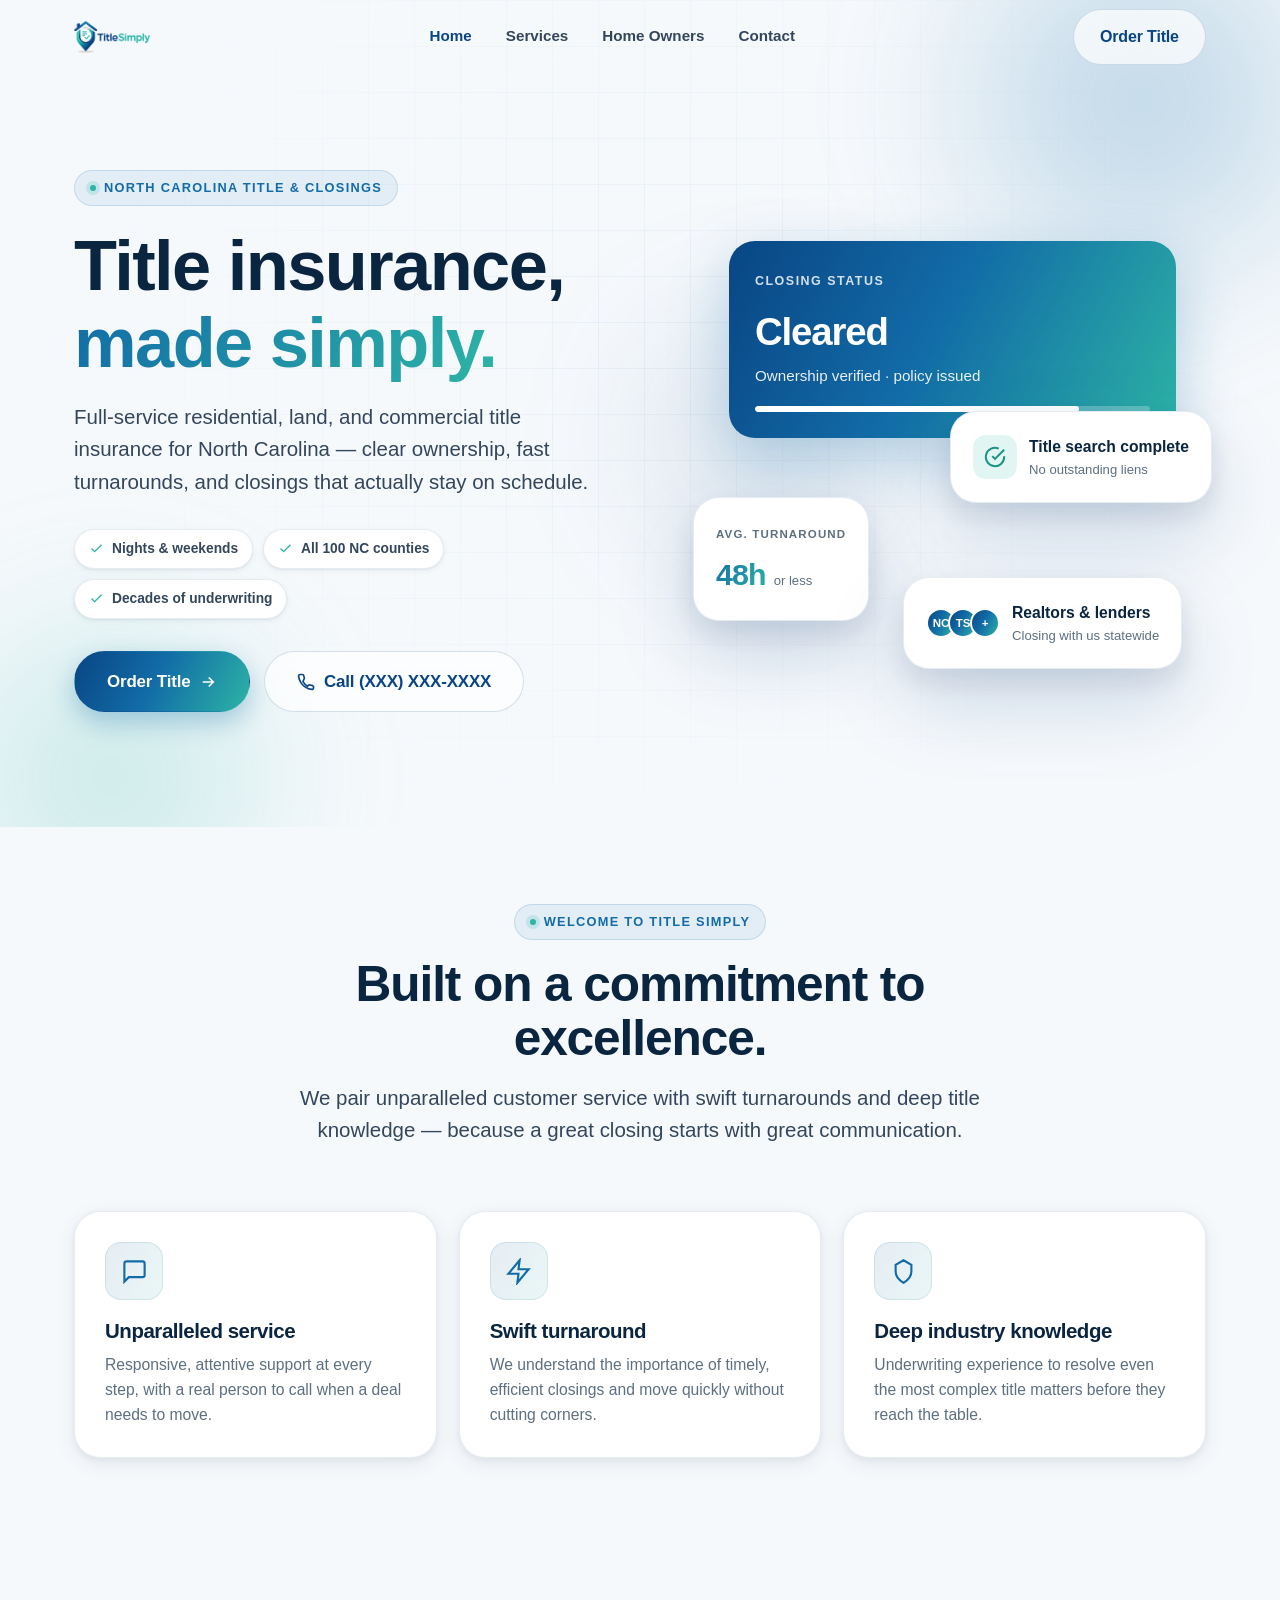
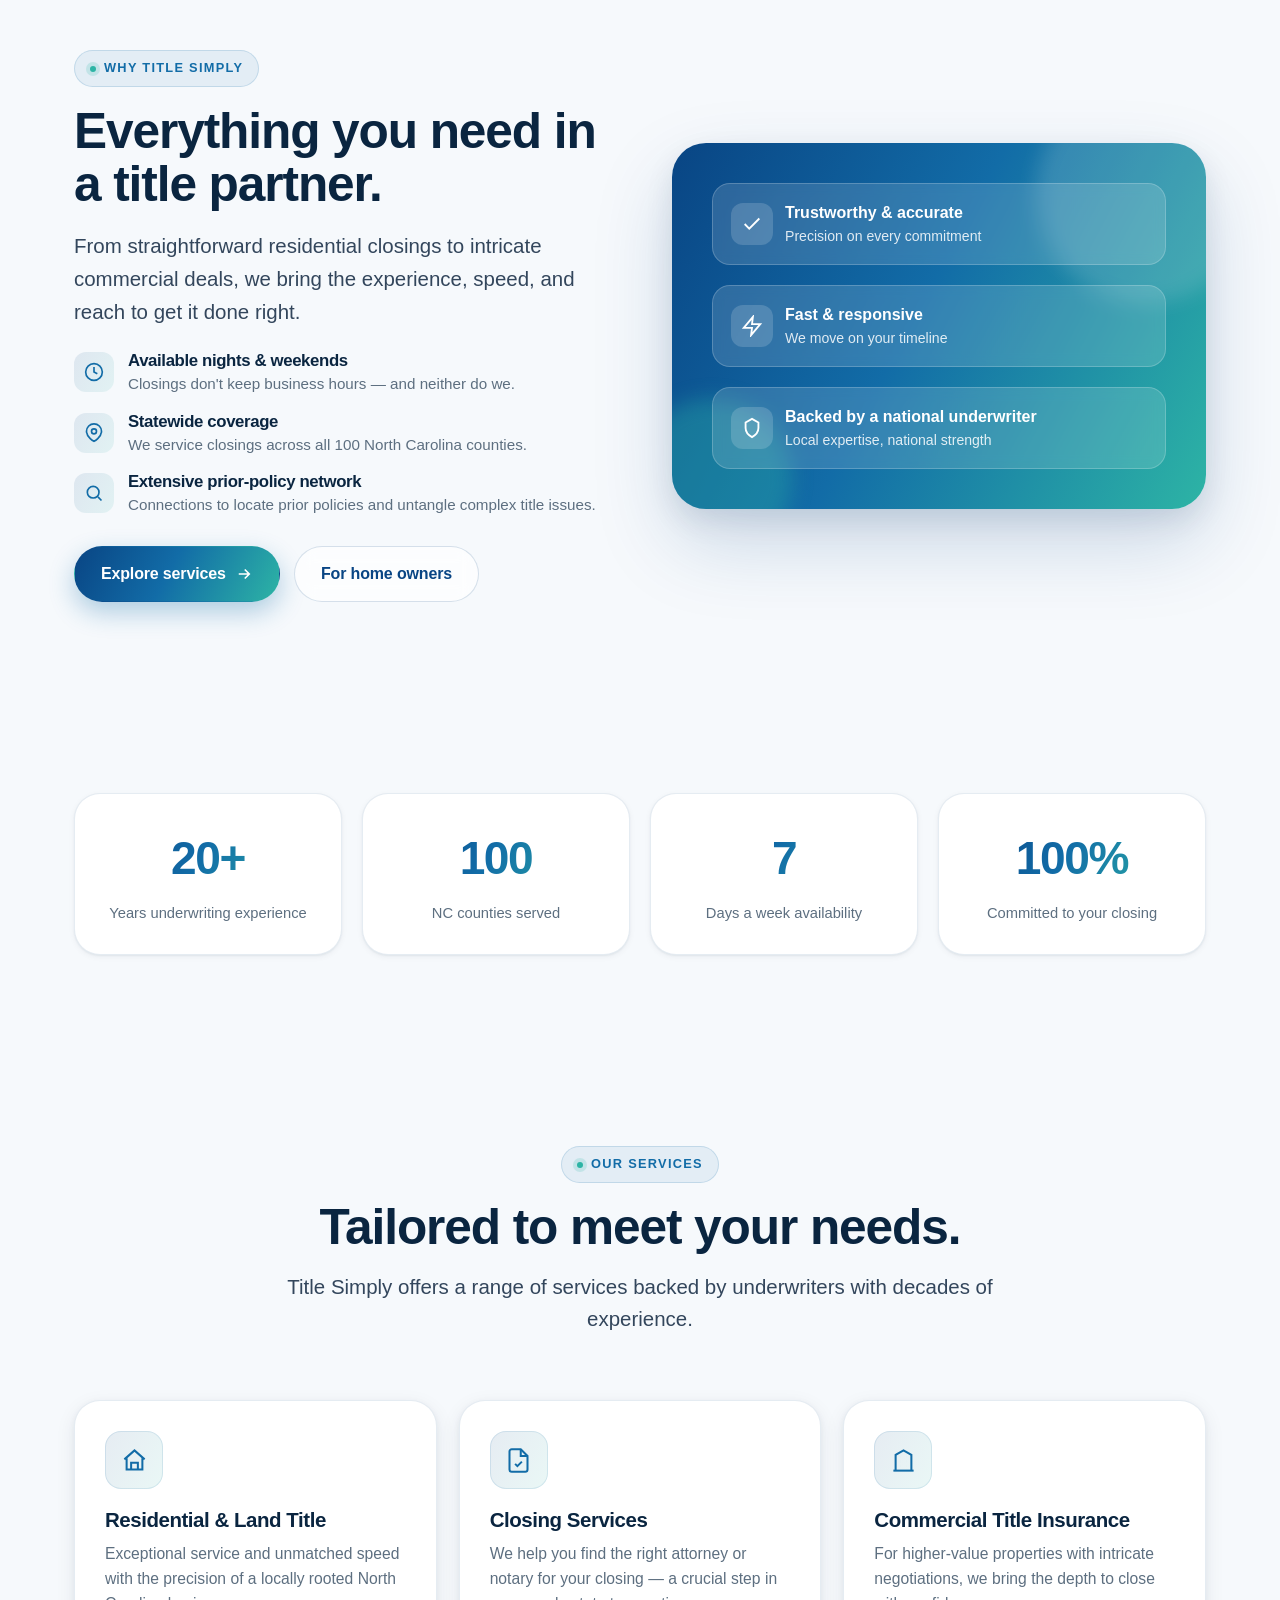
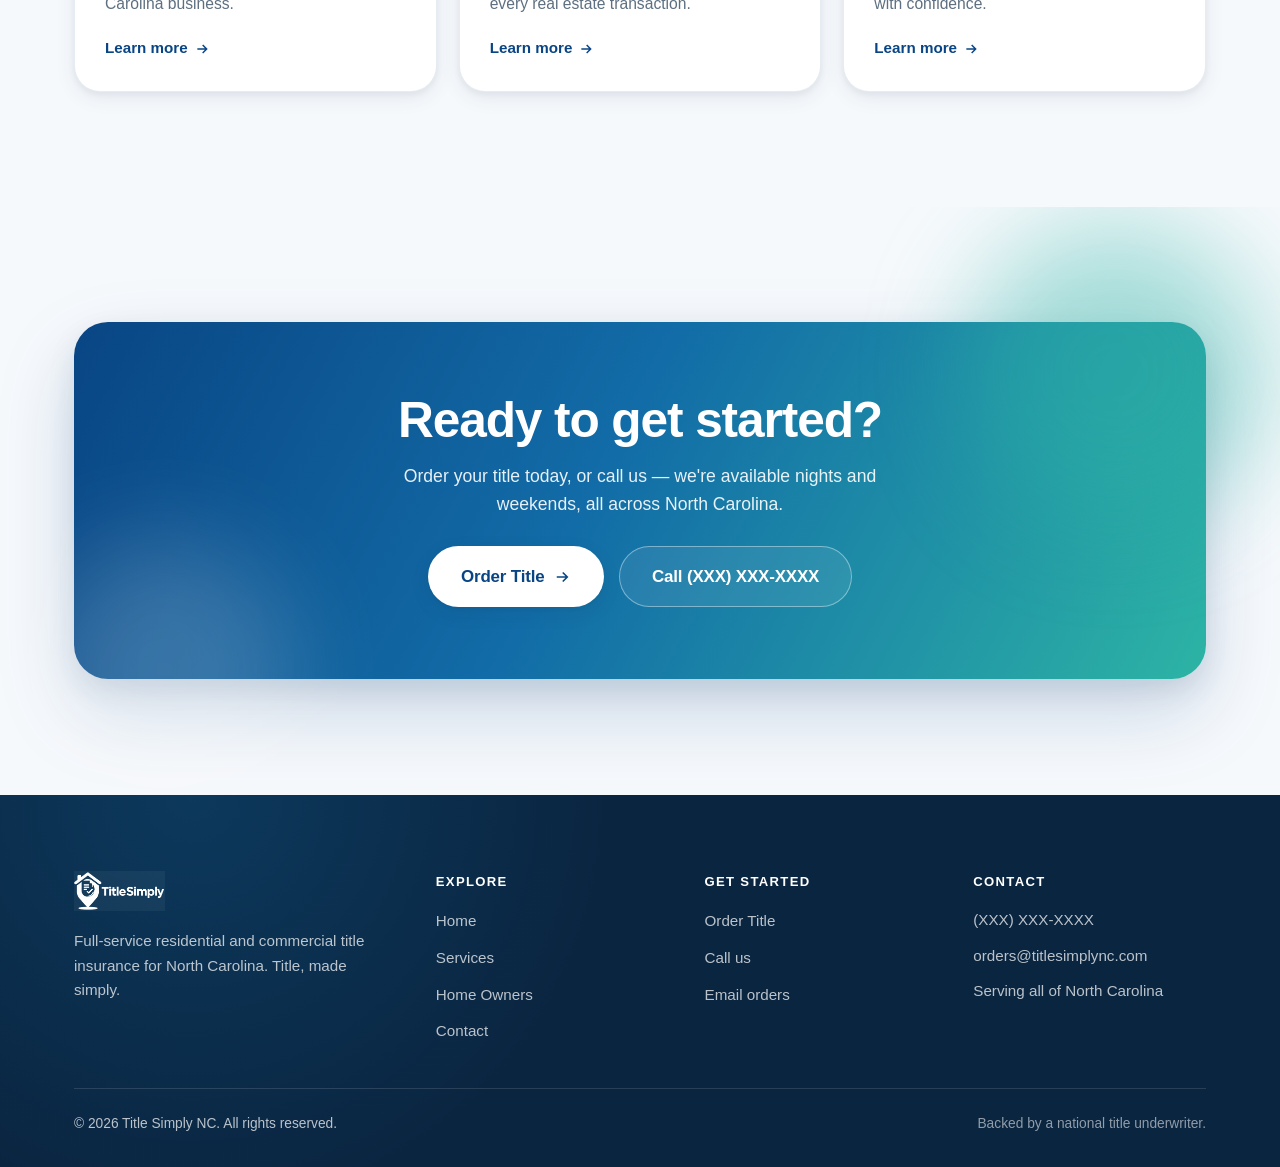
==== index.html @ 15ab526e "Title Simply NC site" ====
<!DOCTYPE html>
<html lang="en">
<head>
  <meta charset="UTF-8" />
  <meta name="viewport" content="width=device-width, initial-scale=1.0" />
  <title>Title Simply NC | Title Insurance &amp; Closings Across North Carolina</title>
  <meta name="description" content="Title Simply is a full-service North Carolina title company — residential, land, and commercial title insurance with fast, accurate closings. Available nights and weekends across NC." />
  <link rel="icon" type="image/png" href="assets/images/favicon.png" />
  <link rel="preconnect" href="https://fonts.gstatic.com" crossorigin />
  <link rel="stylesheet" href="assets/css/styles.css" />
</head>
<body>

  <!-- ===== NAV ===== -->
  <header class="nav" id="nav">
    <div class="wrap">
      <a class="brand" href="index.html" aria-label="Title Simply home">
        <img src="assets/images/logo.png" alt="Title Simply" />
      </a>
      <nav class="nav-links" aria-label="Primary">
        <a href="index.html" class="active">Home</a>
        <a href="services.html">Services</a>
        <a href="homeowners.html">Home Owners</a>
        <a href="contact.html">Contact</a>
      </nav>
      <div class="nav-cta">
        <a href="contact.html" class="btn btn--ghost">Order Title</a>
        <button class="nav-toggle" aria-label="Menu" aria-expanded="false" aria-controls="mobileMenu">
          <span></span><span></span><span></span>
        </button>
      </div>
    </div>
  </header>
  <div class="mobile-menu" id="mobileMenu">
    <a href="index.html">Home</a>
    <a href="services.html">Services</a>
    <a href="homeowners.html">Home Owners</a>
    <a href="contact.html">Contact</a>
    <a href="contact.html" class="btn btn--primary">Order Title</a>
  </div>

  <!-- ===== HERO ===== -->
  <section class="hero">
    <div class="bg-orbs">
      <span class="orb orb--1"></span><span class="orb orb--2"></span><span class="orb orb--3"></span>
    </div>
    <div class="grid-lines"></div>
    <div class="wrap">
      <div class="hero-grid">
        <div class="hero-copy" data-reveal>
          <span class="eyebrow"><span class="dot"></span> North Carolina Title &amp; Closings</span>
          <h1 class="h1">Title insurance,<br /><span class="grad-text">made simply.</span></h1>
          <p class="lead">Full-service residential, land, and commercial title insurance for North Carolina — clear ownership, fast turnarounds, and closings that actually stay on schedule.</p>
          <div class="hero-badges">
            <span class="chip"><svg viewBox="0 0 24 24" fill="none" stroke="currentColor" stroke-width="2.2"><path d="M20 6L9 17l-5-5"/></svg> Nights &amp; weekends</span>
            <span class="chip"><svg viewBox="0 0 24 24" fill="none" stroke="currentColor" stroke-width="2.2"><path d="M20 6L9 17l-5-5"/></svg> All 100 NC counties</span>
            <span class="chip"><svg viewBox="0 0 24 24" fill="none" stroke="currentColor" stroke-width="2.2"><path d="M20 6L9 17l-5-5"/></svg> Decades of underwriting</span>
          </div>
          <div class="btn-row">
            <a href="contact.html" class="btn btn--primary btn--lg">Order Title
              <svg viewBox="0 0 24 24" fill="none" stroke="currentColor" stroke-width="2.2"><path d="M5 12h14M13 6l6 6-6 6"/></svg>
            </a>
            <a href="tel:+10000000000" class="btn btn--ghost btn--lg">
              <svg viewBox="0 0 24 24" fill="none" stroke="currentColor" stroke-width="2.2"><path d="M22 16.9v3a2 2 0 01-2.2 2 19.8 19.8 0 01-8.6-3.1 19.5 19.5 0 01-6-6A19.8 19.8 0 012.1 4.2 2 2 0 014.1 2h3a2 2 0 012 1.7c.1.9.3 1.8.6 2.6a2 2 0 01-.5 2.1L8 11.6a16 16 0 006 6l1.2-1.2a2 2 0 012.1-.5c.8.3 1.7.5 2.6.6a2 2 0 011.7 2z"/></svg>
              Call (XXX) XXX-XXXX
            </a>
          </div>
        </div>

        <!-- Floating dynamic cards -->
        <div class="hero-visual" data-reveal data-delay="1">
          <div class="float-card fc-main floaty" data-depth="1">
            <span class="fc-label">Closing status</span>
            <div class="fc-big">Cleared</div>
            <div class="fc-sub">Ownership verified · policy issued</div>
            <div class="fc-bar"><i></i></div>
          </div>
          <div class="float-card fc-status floaty d1" data-depth="2.4">
            <span class="fc-ico fc-ico--green">
              <svg viewBox="0 0 24 24" fill="none" stroke="currentColor" stroke-width="2.2"><path d="M22 11.08V12a10 10 0 11-5.93-9.14"/><path d="M22 4L12 14.01l-3-3"/></svg>
            </span>
            <div><div class="fc-title">Title search complete</div><div class="fc-meta">No outstanding liens</div></div>
          </div>
          <div class="float-card fc-stat floaty d2" data-depth="1.8">
            <span class="fc-label muted" style="letter-spacing:.1em;font-size:.72rem;font-weight:650;color:var(--muted)">AVG. TURNAROUND</span>
            <div style="display:flex;align-items:baseline;gap:8px;margin-top:4px"><span class="num" data-count="48" data-suffix="h">48h</span><span class="fc-meta">or less</span></div>
          </div>
          <div class="float-card fc-people floaty" data-depth="2">
            <div class="avatars"><span>NC</span><span>TS</span><span>+</span></div>
            <div><div class="fc-title">Realtors &amp; lenders</div><div class="fc-meta">Closing with us statewide</div></div>
          </div>
        </div>
      </div>
    </div>
  </section>

  <!-- ===== INTRO / VALUES ===== -->
  <section class="section section--tight">
    <div class="wrap">
      <div class="section-head center" data-reveal>
        <span class="eyebrow"><span class="dot"></span> Welcome to Title Simply</span>
        <h2 class="h2">Built on a commitment to excellence.</h2>
        <p class="lead">We pair unparalleled customer service with swift turnarounds and deep title knowledge — because a great closing starts with great communication.</p>
      </div>
      <div class="cards cards--3">
        <article class="card tilt" data-reveal data-delay="1">
          <span class="ico"><svg viewBox="0 0 24 24" fill="none" stroke="currentColor" stroke-width="1.9"><path d="M21 15a2 2 0 01-2 2H7l-4 4V5a2 2 0 012-2h14a2 2 0 012 2z"/></svg></span>
          <h3>Unparalleled service</h3>
          <p>Responsive, attentive support at every step, with a real person to call when a deal needs to move.</p>
        </article>
        <article class="card tilt" data-reveal data-delay="2">
          <span class="ico"><svg viewBox="0 0 24 24" fill="none" stroke="currentColor" stroke-width="1.9"><path d="M13 2L3 14h9l-1 8 10-12h-9z"/></svg></span>
          <h3>Swift turnaround</h3>
          <p>We understand the importance of timely, efficient closings and move quickly without cutting corners.</p>
        </article>
        <article class="card tilt" data-reveal data-delay="3">
          <span class="ico"><svg viewBox="0 0 24 24" fill="none" stroke="currentColor" stroke-width="1.9"><path d="M12 2l7 4v6c0 5-3.5 8-7 10-3.5-2-7-5-7-10V6z"/></svg></span>
          <h3>Deep industry knowledge</h3>
          <p>Underwriting experience to resolve even the most complex title matters before they reach the table.</p>
        </article>
      </div>
    </div>
  </section>

  <!-- ===== WHY US (split) ===== -->
  <section class="section">
    <div class="wrap">
      <div class="split">
        <div class="split-copy" data-reveal>
          <span class="eyebrow"><span class="dot"></span> Why Title Simply</span>
          <h2 class="h2">Everything you need in a title partner.</h2>
          <p class="lead">From straightforward residential closings to intricate commercial deals, we bring the experience, speed, and reach to get it done right.</p>
          <ul class="feature-list">
            <li>
              <span class="fi"><svg viewBox="0 0 24 24" fill="none" stroke="currentColor" stroke-width="2"><circle cx="12" cy="12" r="10"/><path d="M12 6v6l4 2"/></svg></span>
              <div><h4>Available nights &amp; weekends</h4><p>Closings don't keep business hours — and neither do we.</p></div>
            </li>
            <li>
              <span class="fi"><svg viewBox="0 0 24 24" fill="none" stroke="currentColor" stroke-width="2"><path d="M21 10c0 7-9 12-9 12s-9-5-9-12a9 9 0 0118 0z"/><circle cx="12" cy="10" r="3"/></svg></span>
              <div><h4>Statewide coverage</h4><p>We service closings across all 100 North Carolina counties.</p></div>
            </li>
            <li>
              <span class="fi"><svg viewBox="0 0 24 24" fill="none" stroke="currentColor" stroke-width="2"><path d="M11 4a7 7 0 100 14 7 7 0 000-14z"/><path d="M21 21l-4.3-4.3"/></svg></span>
              <div><h4>Extensive prior-policy network</h4><p>Connections to locate prior policies and untangle complex title issues.</p></div>
            </li>
          </ul>
          <div class="btn-row" style="margin-top:28px">
            <a href="services.html" class="btn btn--primary">Explore services
              <svg viewBox="0 0 24 24" fill="none" stroke="currentColor" stroke-width="2.2"><path d="M5 12h14M13 6l6 6-6 6"/></svg></a>
            <a href="homeowners.html" class="btn btn--ghost">For home owners</a>
          </div>
        </div>

        <div class="split-media" data-reveal data-delay="1">
          <div class="media-panel">
            <span class="mp-orb a"></span><span class="mp-orb b"></span>
            <div class="mp-badge"><span class="mp-ico"><svg viewBox="0 0 24 24" fill="none" stroke="#fff" stroke-width="2"><path d="M20 6L9 17l-5-5"/></svg></span><div><div class="t">Trustworthy &amp; accurate</div><div class="s">Precision on every commitment</div></div></div>
            <div class="mp-badge"><span class="mp-ico"><svg viewBox="0 0 24 24" fill="none" stroke="#fff" stroke-width="2"><path d="M13 2L3 14h9l-1 8 10-12h-9z"/></svg></span><div><div class="t">Fast &amp; responsive</div><div class="s">We move on your timeline</div></div></div>
            <div class="mp-badge"><span class="mp-ico"><svg viewBox="0 0 24 24" fill="none" stroke="#fff" stroke-width="2"><path d="M12 2l7 4v6c0 5-3.5 8-7 10-3.5-2-7-5-7-10V6z"/></svg></span><div><div class="t">Backed by a national underwriter</div><div class="s">Local expertise, national strength</div></div></div>
          </div>
        </div>
      </div>
    </div>
  </section>

  <!-- ===== STATS ===== -->
  <section class="section section--tight">
    <div class="wrap">
      <div class="stats">
        <div class="stat" data-reveal><div class="n"><span data-count="20">20</span>+</div><div class="l">Years underwriting experience</div></div>
        <div class="stat" data-reveal data-delay="1"><div class="n" data-count="100">100</div><div class="l">NC counties served</div></div>
        <div class="stat" data-reveal data-delay="2"><div class="n"><span data-count="7">7</span></div><div class="l">Days a week availability</div></div>
        <div class="stat" data-reveal data-delay="3"><div class="n"><span data-count="100">100</span>%</div><div class="l">Committed to your closing</div></div>
      </div>
    </div>
  </section>

  <!-- ===== SERVICES PREVIEW ===== -->
  <section class="section">
    <div class="wrap">
      <div class="section-head center" data-reveal>
        <span class="eyebrow"><span class="dot"></span> Our Services</span>
        <h2 class="h2">Tailored to meet your needs.</h2>
        <p class="lead">Title Simply offers a range of services backed by underwriters with decades of experience.</p>
      </div>
      <div class="cards cards--3">
        <article class="card tilt" data-reveal data-delay="1">
          <span class="ico"><svg viewBox="0 0 24 24" fill="none" stroke="currentColor" stroke-width="1.8"><path d="M3 11l9-8 9 8"/><path d="M5 10v10h14V10"/><path d="M9 20v-6h6v6"/></svg></span>
          <h3>Residential &amp; Land Title</h3>
          <p>Exceptional service and unmatched speed with the precision of a locally rooted North Carolina business.</p>
          <a href="services.html" class="card-link">Learn more <svg viewBox="0 0 24 24" fill="none" stroke="currentColor" stroke-width="2.2"><path d="M5 12h14M13 6l6 6-6 6"/></svg></a>
        </article>
        <article class="card tilt" data-reveal data-delay="2">
          <span class="ico"><svg viewBox="0 0 24 24" fill="none" stroke="currentColor" stroke-width="1.8"><path d="M14 2H6a2 2 0 00-2 2v16a2 2 0 002 2h12a2 2 0 002-2V8z"/><path d="M14 2v6h6"/><path d="M9 15l2 2 4-4"/></svg></span>
          <h3>Closing Services</h3>
          <p>We help you find the right attorney or notary for your closing — a crucial step in every real estate transaction.</p>
          <a href="services.html" class="card-link">Learn more <svg viewBox="0 0 24 24" fill="none" stroke="currentColor" stroke-width="2.2"><path d="M5 12h14M13 6l6 6-6 6"/></svg></a>
        </article>
        <article class="card tilt" data-reveal data-delay="3">
          <span class="ico"><svg viewBox="0 0 24 24" fill="none" stroke="currentColor" stroke-width="1.8"><path d="M3 21h18"/><path d="M5 21V7l7-4 7 4v14"/><path d="M9 9h.01M9 13h.01M9 17h.01M15 9h.01M15 13h.01M15 17h.01"/></svg></span>
          <h3>Commercial Title Insurance</h3>
          <p>For higher-value properties with intricate negotiations, we bring the depth to close with confidence.</p>
          <a href="services.html" class="card-link">Learn more <svg viewBox="0 0 24 24" fill="none" stroke="currentColor" stroke-width="2.2"><path d="M5 12h14M13 6l6 6-6 6"/></svg></a>
        </article>
      </div>
    </div>
  </section>

  <!-- ===== CTA ===== -->
  <section class="section cta-band">
    <div class="wrap">
      <div class="cta-inner" data-reveal>
        <span class="o1 mp-orb"></span><span class="o2 mp-orb"></span>
        <h2 class="h2">Ready to get started?</h2>
        <p>Order your title today, or call us — we're available nights and weekends, all across North Carolina.</p>
        <div class="btn-row center">
          <a href="contact.html" class="btn btn--light btn--lg">Order Title
            <svg viewBox="0 0 24 24" fill="none" stroke="currentColor" stroke-width="2.2"><path d="M5 12h14M13 6l6 6-6 6"/></svg></a>
          <a href="tel:+10000000000" class="btn btn--outline-light btn--lg">Call (XXX) XXX-XXXX</a>
        </div>
      </div>
    </div>
  </section>

  <!-- ===== FOOTER ===== -->
  <footer class="footer">
    <div class="wrap">
      <div class="footer-top">
        <div class="f-brand">
          <img src="assets/images/logo-white.png" alt="Title Simply" />
          <p>Full-service residential and commercial title insurance for North Carolina. Title, made simply.</p>
        </div>
        <div>
          <h5>Explore</h5>
          <ul>
            <li><a href="index.html">Home</a></li>
            <li><a href="services.html">Services</a></li>
            <li><a href="homeowners.html">Home Owners</a></li>
            <li><a href="contact.html">Contact</a></li>
          </ul>
        </div>
        <div>
          <h5>Get started</h5>
          <ul>
            <li><a href="contact.html">Order Title</a></li>
            <li><a href="tel:+10000000000">Call us</a></li>
            <li><a href="mailto:orders@titlesimplync.com">Email orders</a></li>
          </ul>
        </div>
        <div>
          <h5>Contact</h5>
          <ul class="f-contact">
            <li><a href="tel:+10000000000">(XXX) XXX-XXXX</a></li>
            <li><a href="mailto:orders@titlesimplync.com">orders@titlesimplync.com</a></li>
            <li>Serving all of North Carolina</li>
          </ul>
        </div>
      </div>
      <div class="footer-bottom">
        <span>© <span data-year>2026</span> Title Simply NC. All rights reserved.</span>
        <span class="partner">Backed by a national title underwriter.</span>
      </div>
    </div>
  </footer>

  <script src="assets/js/script.js"></script>
</body>
</html>
---- assets/css/styles.css ----
/* =========================================================
   Title Simply NC — Design System
   Apple-inspired: light, airy, floating dynamic cards
   Brand: navy #094584 · blue #126CA7 · teal #2DB4A5
   ========================================================= */

:root {
  /* Brand */
  --navy:        #094584;
  --navy-deep:   #06305c;
  --blue:        #126CA7;
  --teal:        #2DB4A5;
  --teal-light:  #46C7B6;

  /* Ink & surfaces */
  --ink:         #0A2540;
  --ink-soft:    #33465c;
  --muted:       #5d6f80;
  --bg:          #f6f9fc;
  --bg-2:        #eef4fa;
  --surface:     #ffffff;
  --line:        rgba(9, 69, 132, .10);
  --line-strong: rgba(9, 69, 132, .16);

  /* Gradients */
  --grad-brand:  linear-gradient(118deg, #094584 0%, #126CA7 46%, #2DB4A5 100%);
  --grad-brand-soft: linear-gradient(118deg, rgba(9,69,132,.10), rgba(45,180,165,.10));
  --grad-teal:   linear-gradient(120deg, #126CA7, #2DB4A5);

  /* Elevation (Apple-like layered, soft) */
  --sh-sm:  0 1px 2px rgba(10,37,64,.06), 0 2px 6px rgba(10,37,64,.05);
  --sh-md:  0 6px 20px rgba(10,37,64,.08), 0 2px 6px rgba(10,37,64,.05);
  --sh-lg:  0 18px 50px rgba(10,37,64,.14), 0 6px 16px rgba(10,37,64,.07);
  --sh-xl:  0 34px 80px rgba(9,69,132,.18), 0 12px 28px rgba(10,37,64,.10);
  --sh-glow: 0 20px 60px rgba(18,108,167,.28);

  /* Shape & motion */
  --r-sm: 12px;
  --r-md: 18px;
  --r-lg: 26px;
  --r-xl: 34px;
  --r-pill: 999px;
  --ease: cubic-bezier(.22,.61,.36,1);
  --ease-out: cubic-bezier(.16,1,.3,1);

  --maxw: 1180px;
  --nav-h: 74px;

  --font: -apple-system, BlinkMacSystemFont, "SF Pro Display", "SF Pro Text",
          "Inter", "Segoe UI", Roboto, Helvetica, Arial, sans-serif;
}

/* ---------- Reset ---------- */
*, *::before, *::after { box-sizing: border-box; }
html { -webkit-text-size-adjust: 100%; scroll-behavior: smooth; }
@media (prefers-reduced-motion: reduce) {
  html { scroll-behavior: auto; }
  *, *::before, *::after { animation-duration: .001ms !important; transition-duration: .001ms !important; }
}
body {
  margin: 0;
  font-family: var(--font);
  color: var(--ink);
  background: var(--bg);
  line-height: 1.6;
  -webkit-font-smoothing: antialiased;
  text-rendering: optimizeLegibility;
  overflow-x: hidden;
}
img { max-width: 100%; display: block; }
a { color: inherit; text-decoration: none; }
button { font-family: inherit; cursor: pointer; }
h1, h2, h3, h4 { line-height: 1.08; letter-spacing: -.022em; color: var(--ink); margin: 0; font-weight: 700; }
p { margin: 0; }

/* ---------- Layout ---------- */
.wrap { width: 100%; max-width: var(--maxw); margin: 0 auto; padding: 0 24px; }
.section { padding: clamp(64px, 9vw, 128px) 0; position: relative; }
.section--tight { padding: clamp(48px, 6vw, 84px) 0; }
.center { text-align: center; }
.eyebrow {
  display: inline-flex; align-items: center; gap: 8px;
  font-size: .8rem; font-weight: 650; letter-spacing: .10em; text-transform: uppercase;
  color: var(--blue);
  padding: 7px 15px; border-radius: var(--r-pill);
  background: rgba(18,108,167,.08);
  border: 1px solid rgba(18,108,167,.16);
}
.eyebrow .dot { width: 6px; height: 6px; border-radius: 50%; background: var(--teal); box-shadow: 0 0 0 4px rgba(45,180,165,.18); }
.h1 { font-size: clamp(2.5rem, 6vw, 4.4rem); font-weight: 700; }
.h2 { font-size: clamp(2rem, 4.4vw, 3.1rem); }
.h3 { font-size: clamp(1.35rem, 2.4vw, 1.7rem); }
.lead { font-size: clamp(1.05rem, 1.6vw, 1.28rem); color: var(--ink-soft); }
.muted { color: var(--muted); }
.grad-text {
  background: var(--grad-teal);
  -webkit-background-clip: text; background-clip: text; color: transparent;
}
.section-head { max-width: 720px; margin: 0 auto clamp(40px, 5vw, 64px); }
.section-head.center { text-align: center; }
.section-head .eyebrow { margin-bottom: 18px; }
.section-head p { margin-top: 16px; }

/* ---------- Buttons ---------- */
.btn {
  display: inline-flex; align-items: center; justify-content: center; gap: 9px;
  font-size: 1rem; font-weight: 600; letter-spacing: -.01em;
  padding: 14px 26px; border-radius: var(--r-pill);
  border: 1px solid transparent; white-space: nowrap;
  transition: transform .35s var(--ease-out), box-shadow .35s var(--ease-out), background .3s, color .3s;
  will-change: transform;
}
.btn svg { width: 18px; height: 18px; }
.btn--primary {
  color: #fff; background: var(--grad-brand);
  box-shadow: 0 10px 26px rgba(18,108,167,.32);
}
.btn--primary:hover { transform: translateY(-3px); box-shadow: 0 18px 40px rgba(18,108,167,.42); }
.btn--ghost {
  color: var(--navy); background: rgba(255,255,255,.7);
  border-color: var(--line-strong); backdrop-filter: blur(10px);
}
.btn--ghost:hover { transform: translateY(-3px); box-shadow: var(--sh-md); background: #fff; }
.btn--light { color: var(--navy); background: #fff; box-shadow: var(--sh-md); }
.btn--light:hover { transform: translateY(-3px); box-shadow: var(--sh-lg); }
.btn--outline-light { color: #fff; border-color: rgba(255,255,255,.4); background: rgba(255,255,255,.08); }
.btn--outline-light:hover { background: rgba(255,255,255,.16); transform: translateY(-3px); }
.btn--lg { padding: 16px 32px; font-size: 1.06rem; }
.btn-row { display: flex; flex-wrap: wrap; gap: 14px; }
.btn-row.center { justify-content: center; }

/* ---------- Nav ---------- */
.nav {
  position: fixed; top: 0; left: 0; right: 0; z-index: 100;
  height: var(--nav-h);
  display: flex; align-items: center;
  transition: background .4s var(--ease), box-shadow .4s var(--ease), border-color .4s;
  border-bottom: 1px solid transparent;
}
.nav.scrolled {
  background: rgba(246,249,252,.72);
  backdrop-filter: saturate(180%) blur(20px);
  -webkit-backdrop-filter: saturate(180%) blur(20px);
  border-bottom-color: var(--line);
  box-shadow: 0 1px 0 rgba(255,255,255,.6) inset;
}
.nav .wrap { display: flex; align-items: center; justify-content: space-between; gap: 20px; }
.brand { display: flex; align-items: center; gap: 10px; }
.brand img { height: 34px; width: auto; }
.nav-links { display: flex; align-items: center; gap: 4px; }
.nav-links a {
  font-size: .95rem; font-weight: 550; color: var(--ink-soft);
  padding: 9px 15px; border-radius: var(--r-pill);
  transition: color .25s, background .25s;
}
.nav-links a:hover { color: var(--navy); background: rgba(9,69,132,.06); }
.nav-links a.active { color: var(--navy); }
.nav-cta { display: flex; align-items: center; gap: 10px; }
.nav-toggle {
  display: none; width: 44px; height: 44px; border-radius: 12px;
  background: rgba(9,69,132,.06); border: 1px solid var(--line);
  align-items: center; justify-content: center; flex-direction: column; gap: 5px;
}
.nav-toggle span { width: 20px; height: 2px; background: var(--navy); border-radius: 2px; transition: transform .3s var(--ease), opacity .3s; }
.nav-toggle.open span:nth-child(1) { transform: translateY(7px) rotate(45deg); }
.nav-toggle.open span:nth-child(2) { opacity: 0; }
.nav-toggle.open span:nth-child(3) { transform: translateY(-7px) rotate(-45deg); }

/* Mobile menu */
.mobile-menu {
  position: fixed; inset: var(--nav-h) 0 auto 0; z-index: 99;
  background: rgba(246,249,252,.94);
  backdrop-filter: saturate(180%) blur(22px);
  -webkit-backdrop-filter: saturate(180%) blur(22px);
  border-bottom: 1px solid var(--line);
  padding: 14px 24px 26px;
  transform: translateY(-12px); opacity: 0; pointer-events: none;
  transition: transform .35s var(--ease-out), opacity .3s;
}
.mobile-menu.open { transform: translateY(0); opacity: 1; pointer-events: auto; }
.mobile-menu a { display: block; padding: 14px 8px; font-size: 1.1rem; font-weight: 600; color: var(--ink); border-bottom: 1px solid var(--line); }
.mobile-menu a:last-of-type { border-bottom: none; }
.mobile-menu .btn { width: 100%; margin-top: 16px; }

/* ---------- Background décor ---------- */
.bg-orbs { position: absolute; inset: 0; overflow: hidden; pointer-events: none; z-index: 0; }
.orb { position: absolute; border-radius: 50%; filter: blur(60px); opacity: .5; }
.orb--1 { width: 520px; height: 520px; background: radial-gradient(circle, rgba(18,108,167,.55), transparent 70%); top: -160px; right: -120px; }
.orb--2 { width: 460px; height: 460px; background: radial-gradient(circle, rgba(45,180,165,.5), transparent 70%); bottom: -180px; left: -120px; }
.orb--3 { width: 380px; height: 380px; background: radial-gradient(circle, rgba(9,69,132,.28), transparent 70%); top: 30%; left: 45%; }
.grid-lines { position: absolute; inset: 0; z-index: 0; pointer-events: none;
  background-image: linear-gradient(var(--line) 1px, transparent 1px), linear-gradient(90deg, var(--line) 1px, transparent 1px);
  background-size: 46px 46px; mask-image: radial-gradient(circle at 50% 40%, #000 0%, transparent 72%);
  -webkit-mask-image: radial-gradient(circle at 50% 40%, #000 0%, transparent 72%); opacity: .5; }

/* ---------- Hero ---------- */
.hero { position: relative; padding-top: calc(var(--nav-h) + clamp(48px, 8vw, 96px)); padding-bottom: clamp(60px, 9vw, 120px); overflow: hidden; }
.hero .wrap { position: relative; z-index: 2; }
.hero-grid { display: grid; grid-template-columns: 1.05fr .95fr; gap: clamp(32px, 5vw, 64px); align-items: center; }
.hero-copy .eyebrow { margin-bottom: 22px; }
.hero-copy h1 { margin-bottom: 20px; }
.hero-copy .lead { max-width: 540px; margin-bottom: 30px; }
.hero-badges { display: flex; flex-wrap: wrap; gap: 10px; margin-bottom: 32px; }
.chip {
  display: inline-flex; align-items: center; gap: 8px;
  font-size: .86rem; font-weight: 560; color: var(--ink-soft);
  padding: 8px 14px; border-radius: var(--r-pill);
  background: var(--surface); border: 1px solid var(--line); box-shadow: var(--sh-sm);
}
.chip svg { width: 15px; height: 15px; color: var(--teal); }

/* Hero visual: stacked floating cards */
.hero-visual { position: relative; min-height: 440px; }
.float-card {
  position: absolute; background: var(--surface); border: 1px solid var(--line);
  border-radius: var(--r-lg); box-shadow: var(--sh-xl); padding: 22px;
  will-change: transform;
}
.hero-visual .fc-main {
  inset: 20px 30px auto 30px; padding: 26px;
  background: var(--grad-brand); color: #fff; border: none;
  box-shadow: var(--sh-glow);
}
.fc-main .fc-label { font-size: .78rem; letter-spacing: .12em; text-transform: uppercase; opacity: .82; font-weight: 650; }
.fc-main .fc-big { font-size: 2.4rem; font-weight: 700; margin: 8px 0 2px; letter-spacing: -.03em; }
.fc-main .fc-sub { opacity: .9; font-size: .95rem; }
.fc-main .fc-bar { height: 6px; border-radius: 6px; background: rgba(255,255,255,.25); margin-top: 18px; overflow: hidden; }
.fc-main .fc-bar i { display: block; height: 100%; width: 82%; background: #fff; border-radius: 6px; }
.hero-visual .fc-status { top: 190px; right: -6px; display: flex; align-items: center; gap: 12px; }
.hero-visual .fc-stat  { bottom: 40px; left: -6px; }
.hero-visual .fc-people { bottom: -8px; right: 24px; display: flex; align-items: center; gap: 12px; }
.fc-ico { width: 44px; height: 44px; border-radius: 13px; display: grid; place-items: center; flex: none;
  background: var(--grad-brand-soft); color: var(--blue); }
.fc-ico svg { width: 22px; height: 22px; }
.fc-ico--green { background: rgba(45,180,165,.14); color: #1a9384; }
.fc-title { font-weight: 650; font-size: .98rem; }
.fc-meta { font-size: .82rem; color: var(--muted); }
.fc-stat .num { font-size: 1.9rem; font-weight: 700; letter-spacing: -.03em; background: var(--grad-teal); -webkit-background-clip: text; background-clip: text; color: transparent; }
.avatars { display: flex; }
.avatars span { width: 30px; height: 30px; border-radius: 50%; border: 2px solid #fff; margin-left: -8px; background: var(--grad-brand); display: grid; place-items: center; color: #fff; font-size: .72rem; font-weight: 700; }
.avatars span:first-child { margin-left: 0; }

/* ---------- Card grid (floating dynamic) ---------- */
.cards { display: grid; gap: 22px; }
.cards--3 { grid-template-columns: repeat(3, 1fr); }
.cards--2 { grid-template-columns: repeat(2, 1fr); }
.cards--4 { grid-template-columns: repeat(4, 1fr); }

.card {
  position: relative; background: var(--surface); border: 1px solid var(--line);
  border-radius: var(--r-lg); padding: 30px; box-shadow: var(--sh-md);
  transition: transform .5s var(--ease-out), box-shadow .5s var(--ease-out), border-color .5s;
  overflow: hidden; transform-style: preserve-3d;
}
.card::after {
  content: ""; position: absolute; inset: 0; border-radius: inherit; opacity: 0;
  background: radial-gradient(600px circle at var(--mx,50%) var(--my,0%), rgba(18,108,167,.10), transparent 40%);
  transition: opacity .4s; pointer-events: none;
}
.card:hover { transform: translateY(-8px); box-shadow: var(--sh-xl); border-color: rgba(18,108,167,.28); }
.card:hover::after { opacity: 1; }
.card .ico {
  width: 58px; height: 58px; border-radius: 16px; display: grid; place-items: center;
  background: var(--grad-brand-soft); color: var(--blue); margin-bottom: 20px;
  box-shadow: inset 0 0 0 1px rgba(18,108,167,.12);
  transition: transform .5s var(--ease-out);
}
.card:hover .ico { transform: translateY(-2px) scale(1.04); }
.card .ico svg { width: 27px; height: 27px; }
.card h3 { font-size: 1.28rem; margin-bottom: 10px; }
.card p { color: var(--muted); font-size: .98rem; }
.card .ticks { list-style: none; padding: 0; margin: 18px 0 0; display: grid; gap: 10px; }
.card .ticks li { display: flex; align-items: flex-start; gap: 10px; font-size: .94rem; color: var(--ink-soft); }
.card .ticks svg { width: 18px; height: 18px; color: var(--teal); flex: none; margin-top: 2px; }
.card .card-link { display: inline-flex; align-items: center; gap: 6px; margin-top: 20px; font-weight: 620; color: var(--navy); font-size: .95rem; }
.card .card-link svg { width: 16px; height: 16px; transition: transform .3s var(--ease-out); }
.card:hover .card-link svg { transform: translateX(4px); }
.card--feature { background: var(--grad-brand); color: #fff; border: none; }
.card--feature h3, .card--feature p { color: #fff; }
.card--feature p { opacity: .9; }
.card--feature .ico { background: rgba(255,255,255,.14); color: #fff; }

/* Numbered / value cards */
.value-card { text-align: left; }
.value-card .idx { font-size: .82rem; font-weight: 700; color: var(--teal); letter-spacing: .1em; }

/* ---------- Stats strip ---------- */
.stats { display: grid; grid-template-columns: repeat(4, 1fr); gap: 20px; }
.stat {
  background: var(--surface); border: 1px solid var(--line); border-radius: var(--r-lg);
  padding: 28px 24px; text-align: center; box-shadow: var(--sh-sm);
  transition: transform .5s var(--ease-out), box-shadow .5s var(--ease-out);
}
.stat:hover { transform: translateY(-6px); box-shadow: var(--sh-lg); }
.stat .n { font-size: clamp(2.1rem, 3.6vw, 2.9rem); font-weight: 700; letter-spacing: -.03em;
  background: var(--grad-brand); -webkit-background-clip: text; background-clip: text; color: transparent; }
.stat .l { font-size: .92rem; color: var(--muted); margin-top: 6px; }

/* ---------- Split feature ---------- */
.split { display: grid; grid-template-columns: 1fr 1fr; gap: clamp(32px, 5vw, 72px); align-items: center; }
.split.reverse .split-media { order: 2; }
.split-copy .eyebrow { margin-bottom: 18px; }
.split-copy h2 { margin-bottom: 18px; }
.split-copy .lead { margin-bottom: 22px; }
.feature-list { list-style: none; padding: 0; margin: 24px 0 0; display: grid; gap: 16px; }
.feature-list li { display: flex; gap: 14px; align-items: flex-start; }
.feature-list .fi { width: 40px; height: 40px; border-radius: 12px; flex: none; display: grid; place-items: center;
  background: var(--grad-brand-soft); color: var(--blue); }
.feature-list .fi svg { width: 20px; height: 20px; }
.feature-list h4 { font-size: 1.05rem; margin-bottom: 2px; }
.feature-list p { color: var(--muted); font-size: .95rem; }

/* Media panel with floating badge */
.media-panel {
  position: relative; border-radius: var(--r-xl); padding: 40px;
  background: var(--grad-brand); color: #fff; box-shadow: var(--sh-xl); overflow: hidden;
  min-height: 360px; display: flex; flex-direction: column; justify-content: center; gap: 20px;
}
.media-panel .mp-orb { position: absolute; border-radius: 50%; background: rgba(255,255,255,.14); filter: blur(10px); }
.media-panel .mp-orb.a { width: 220px; height: 220px; top: -60px; right: -50px; }
.media-panel .mp-orb.b { width: 160px; height: 160px; bottom: -50px; left: -40px; background: rgba(45,180,165,.35); }
.mp-badge { position: relative; z-index: 2; display: inline-flex; align-items: center; gap: 12px;
  background: rgba(255,255,255,.14); border: 1px solid rgba(255,255,255,.2); border-radius: var(--r-md);
  padding: 16px 18px; backdrop-filter: blur(6px); }
.mp-badge .mp-ico { width: 42px; height: 42px; border-radius: 12px; background: rgba(255,255,255,.16); display: grid; place-items: center; flex: none; }
.mp-badge .mp-ico svg { width: 22px; height: 22px; }
.mp-badge .t { font-weight: 650; }
.mp-badge .s { opacity: .85; font-size: .88rem; }

/* ---------- Checklist / coverage grid ---------- */
.pill-grid { display: grid; grid-template-columns: repeat(2, 1fr); gap: 12px; }
.pill-item { display: flex; align-items: center; gap: 12px; padding: 15px 18px; background: var(--surface);
  border: 1px solid var(--line); border-radius: var(--r-md); box-shadow: var(--sh-sm); font-weight: 550; font-size: .96rem;
  transition: transform .4s var(--ease-out), box-shadow .4s var(--ease-out); }
.pill-item:hover { transform: translateX(4px); box-shadow: var(--sh-md); }
.pill-item svg { width: 20px; height: 20px; color: var(--teal); flex: none; }

/* ---------- Info / definition cards ---------- */
.info-card { background: var(--surface); border: 1px solid var(--line); border-radius: var(--r-lg);
  padding: 30px; box-shadow: var(--sh-md); }
.info-card .eyebrow { margin-bottom: 16px; }
.info-card h3 { margin-bottom: 12px; }
.info-card p { color: var(--muted); }
.info-card + .info-card { margin-top: 0; }

/* ---------- CTA band ---------- */
.cta-band { position: relative; overflow: hidden; }
.cta-inner {
  position: relative; z-index: 2; background: var(--grad-brand); color: #fff;
  border-radius: var(--r-xl); padding: clamp(40px, 6vw, 72px); text-align: center;
  box-shadow: var(--sh-xl);
}
.cta-inner .mp-orb { position: absolute; }
.cta-inner .o1 { width: 300px; height: 300px; border-radius: 50%; background: rgba(45,180,165,.4); filter: blur(50px); top: -100px; right: -60px; }
.cta-inner .o2 { width: 260px; height: 260px; border-radius: 50%; background: rgba(255,255,255,.18); filter: blur(50px); bottom: -120px; left: -40px; }
.cta-inner > * { position: relative; z-index: 2; }
.cta-inner h2 { color: #fff; margin-bottom: 14px; }
.cta-inner p { color: rgba(255,255,255,.9); max-width: 560px; margin: 0 auto 28px; font-size: 1.1rem; }

/* ---------- Contact / form ---------- */
.contact-grid { display: grid; grid-template-columns: .9fr 1.1fr; gap: clamp(28px, 4vw, 52px); align-items: start; }
.contact-list { display: grid; gap: 14px; margin-top: 26px; }
.contact-item { display: flex; align-items: center; gap: 16px; padding: 18px 20px; background: var(--surface);
  border: 1px solid var(--line); border-radius: var(--r-md); box-shadow: var(--sh-sm);
  transition: transform .4s var(--ease-out), box-shadow .4s var(--ease-out); }
.contact-item:hover { transform: translateY(-3px); box-shadow: var(--sh-md); }
.contact-item .ci { width: 46px; height: 46px; border-radius: 13px; display: grid; place-items: center; flex: none;
  background: var(--grad-brand-soft); color: var(--blue); }
.contact-item .ci svg { width: 22px; height: 22px; }
.contact-item .l { font-size: .8rem; color: var(--muted); text-transform: uppercase; letter-spacing: .06em; font-weight: 600; }
.contact-item .v { font-weight: 620; color: var(--ink); }

.form-card { background: var(--surface); border: 1px solid var(--line); border-radius: var(--r-xl); padding: clamp(24px, 3vw, 38px); box-shadow: var(--sh-lg); }
.form-note { display: flex; gap: 10px; align-items: flex-start; font-size: .84rem; color: var(--ink-soft);
  background: rgba(45,180,165,.08); border: 1px solid rgba(45,180,165,.2); border-radius: var(--r-md); padding: 12px 14px; margin-bottom: 22px; }
.form-note svg { width: 16px; height: 16px; color: var(--teal); flex: none; margin-top: 2px; }
.form-grid { display: grid; grid-template-columns: 1fr 1fr; gap: 16px; }
.field { display: flex; flex-direction: column; gap: 7px; }
.field.full { grid-column: 1 / -1; }
.field label { font-size: .86rem; font-weight: 600; color: var(--ink-soft); }
.field input, .field select, .field textarea {
  font-family: inherit; font-size: .98rem; color: var(--ink);
  padding: 13px 15px; border-radius: var(--r-sm); border: 1px solid var(--line-strong);
  background: #fbfdff; transition: border-color .25s, box-shadow .25s, background .25s;
}
.field textarea { resize: vertical; min-height: 110px; }
.field input:focus, .field select:focus, .field textarea:focus {
  outline: none; border-color: var(--blue); background: #fff;
  box-shadow: 0 0 0 4px rgba(18,108,167,.12);
}
.form-consent { font-size: .8rem; color: var(--muted); margin-top: 14px; }
.form-ok { display: none; margin-top: 16px; padding: 14px 16px; border-radius: var(--r-md);
  background: rgba(45,180,165,.12); border: 1px solid rgba(45,180,165,.3); color: #157567; font-weight: 600; font-size: .95rem; }
.form-ok.show { display: block; }

/* ---------- Footer ---------- */
.footer { background: var(--ink); color: rgba(255,255,255,.72); padding: clamp(52px, 6vw, 80px) 0 32px; position: relative; overflow: hidden; }
.footer::before { content: ""; position: absolute; inset: 0; background: radial-gradient(700px circle at 15% 0%, rgba(18,108,167,.28), transparent 60%); pointer-events: none; }
.footer .wrap { position: relative; z-index: 2; }
.footer-top { display: grid; grid-template-columns: 1.4fr 1fr 1fr 1fr; gap: 36px; padding-bottom: 44px; border-bottom: 1px solid rgba(255,255,255,.12); }
.footer .f-brand img { height: 40px; margin-bottom: 18px; filter: brightness(0) invert(1); }
.footer .f-brand p { max-width: 320px; font-size: .95rem; }
.footer h5 { color: #fff; font-size: .82rem; letter-spacing: .1em; text-transform: uppercase; margin: 0 0 16px; font-weight: 650; }
.footer ul { list-style: none; padding: 0; margin: 0; display: grid; gap: 11px; }
.footer ul a { font-size: .95rem; transition: color .25s; }
.footer ul a:hover { color: #fff; }
.footer .f-contact li { font-size: .95rem; }
.footer-bottom { display: flex; flex-wrap: wrap; gap: 12px; justify-content: space-between; align-items: center; padding-top: 24px; font-size: .86rem; }
.footer-bottom .partner { color: rgba(255,255,255,.55); }

/* ---------- Reveal animation ---------- */
[data-reveal] { opacity: 0; transform: translateY(28px); transition: opacity .8s var(--ease-out), transform .8s var(--ease-out); }
[data-reveal].in { opacity: 1; transform: none; }
[data-reveal][data-delay="1"] { transition-delay: .08s; }
[data-reveal][data-delay="2"] { transition-delay: .16s; }
[data-reveal][data-delay="3"] { transition-delay: .24s; }
[data-reveal][data-delay="4"] { transition-delay: .32s; }

/* Floating idle animation for hero cards */
@keyframes floaty { 0%,100% { transform: translateY(0); } 50% { transform: translateY(-10px); } }
.floaty { animation: floaty 6s ease-in-out infinite; }
.floaty.d1 { animation-delay: -2s; }
.floaty.d2 { animation-delay: -4s; }

/* ---------- Responsive ---------- */
@media (max-width: 980px) {
  .hero-grid { grid-template-columns: 1fr; }
  .hero-visual { min-height: 400px; margin-top: 20px; }
  .split { grid-template-columns: 1fr; }
  .split.reverse .split-media { order: 0; }
  .contact-grid { grid-template-columns: 1fr; }
  .cards--3, .cards--4 { grid-template-columns: repeat(2, 1fr); }
  .stats { grid-template-columns: repeat(2, 1fr); }
  .footer-top { grid-template-columns: 1fr 1fr; }
}
@media (max-width: 720px) {
  .nav-links, .nav-cta .btn { display: none; }
  .nav-toggle { display: flex; }
  .cards--2, .cards--3, .cards--4 { grid-template-columns: 1fr; }
  .pill-grid { grid-template-columns: 1fr; }
  .form-grid { grid-template-columns: 1fr; }
  .footer-top { grid-template-columns: 1fr; }
  .hero-visual { min-height: 430px; }
}
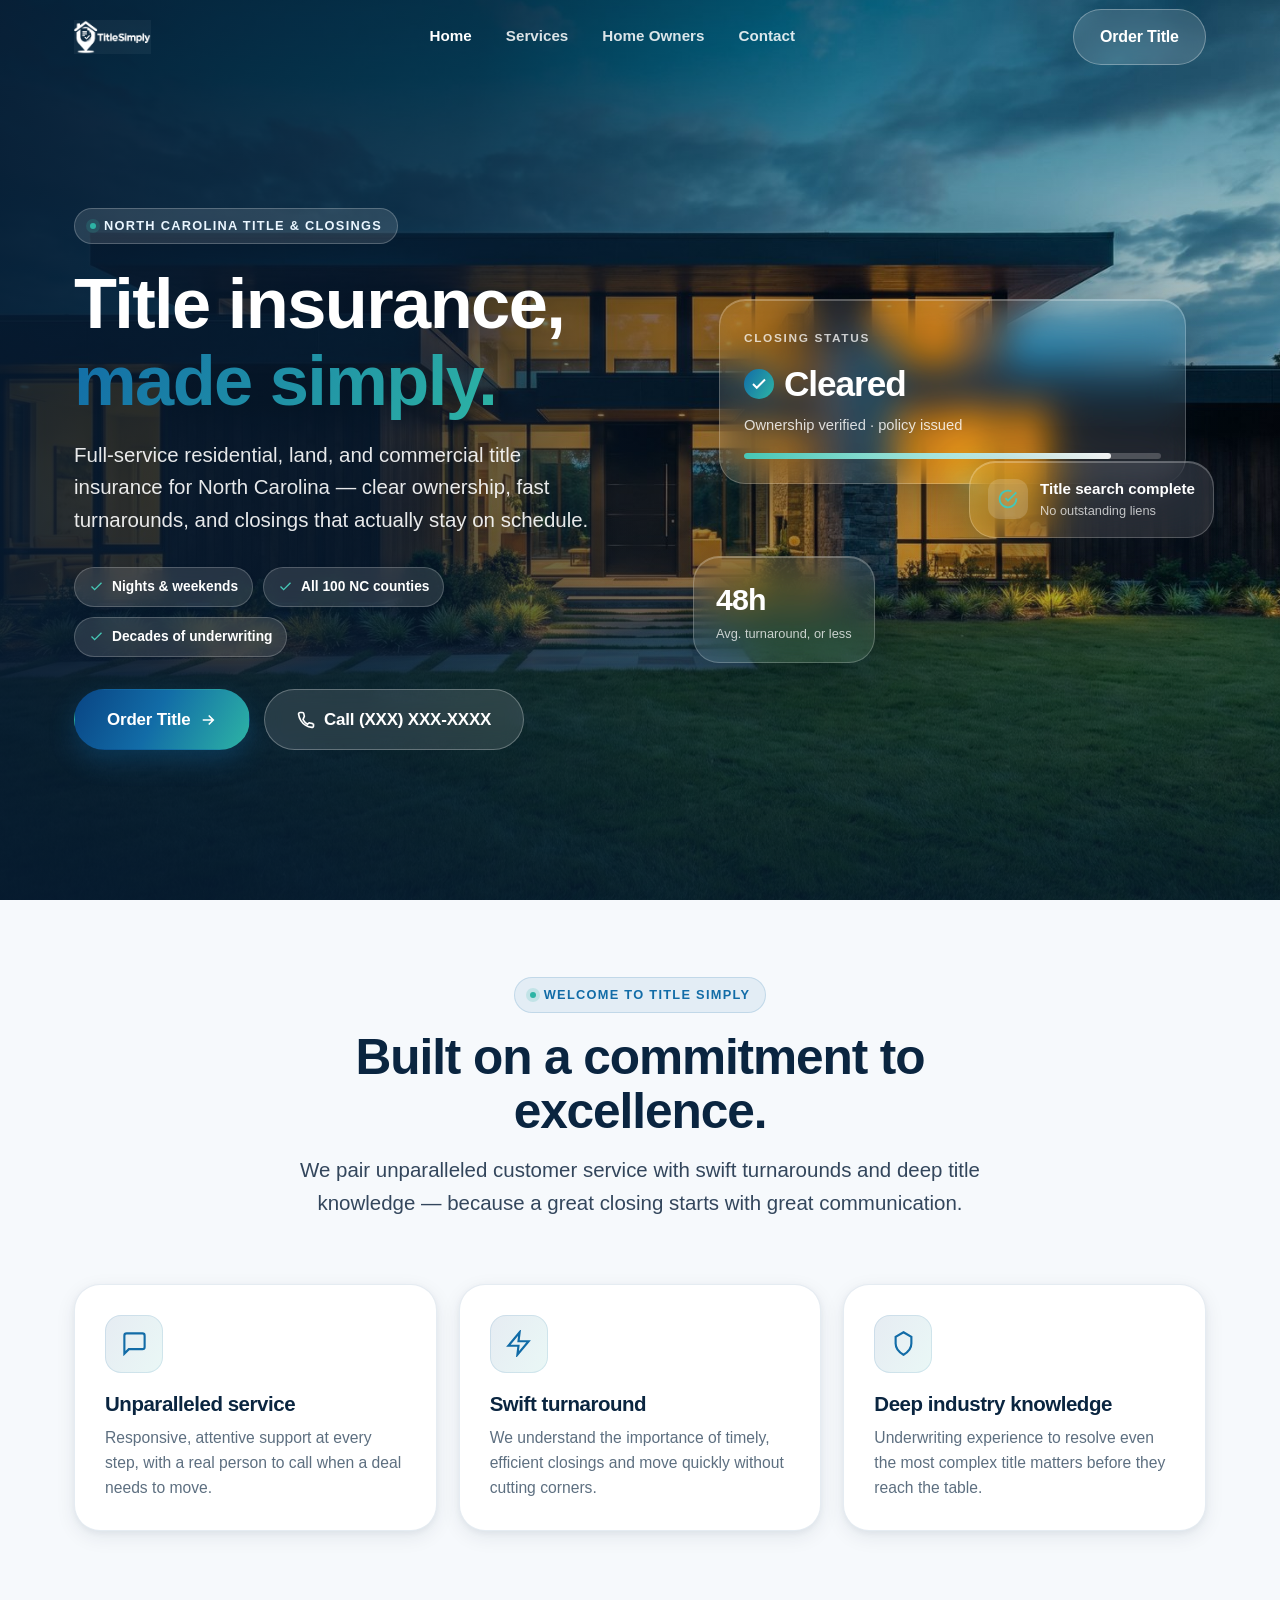
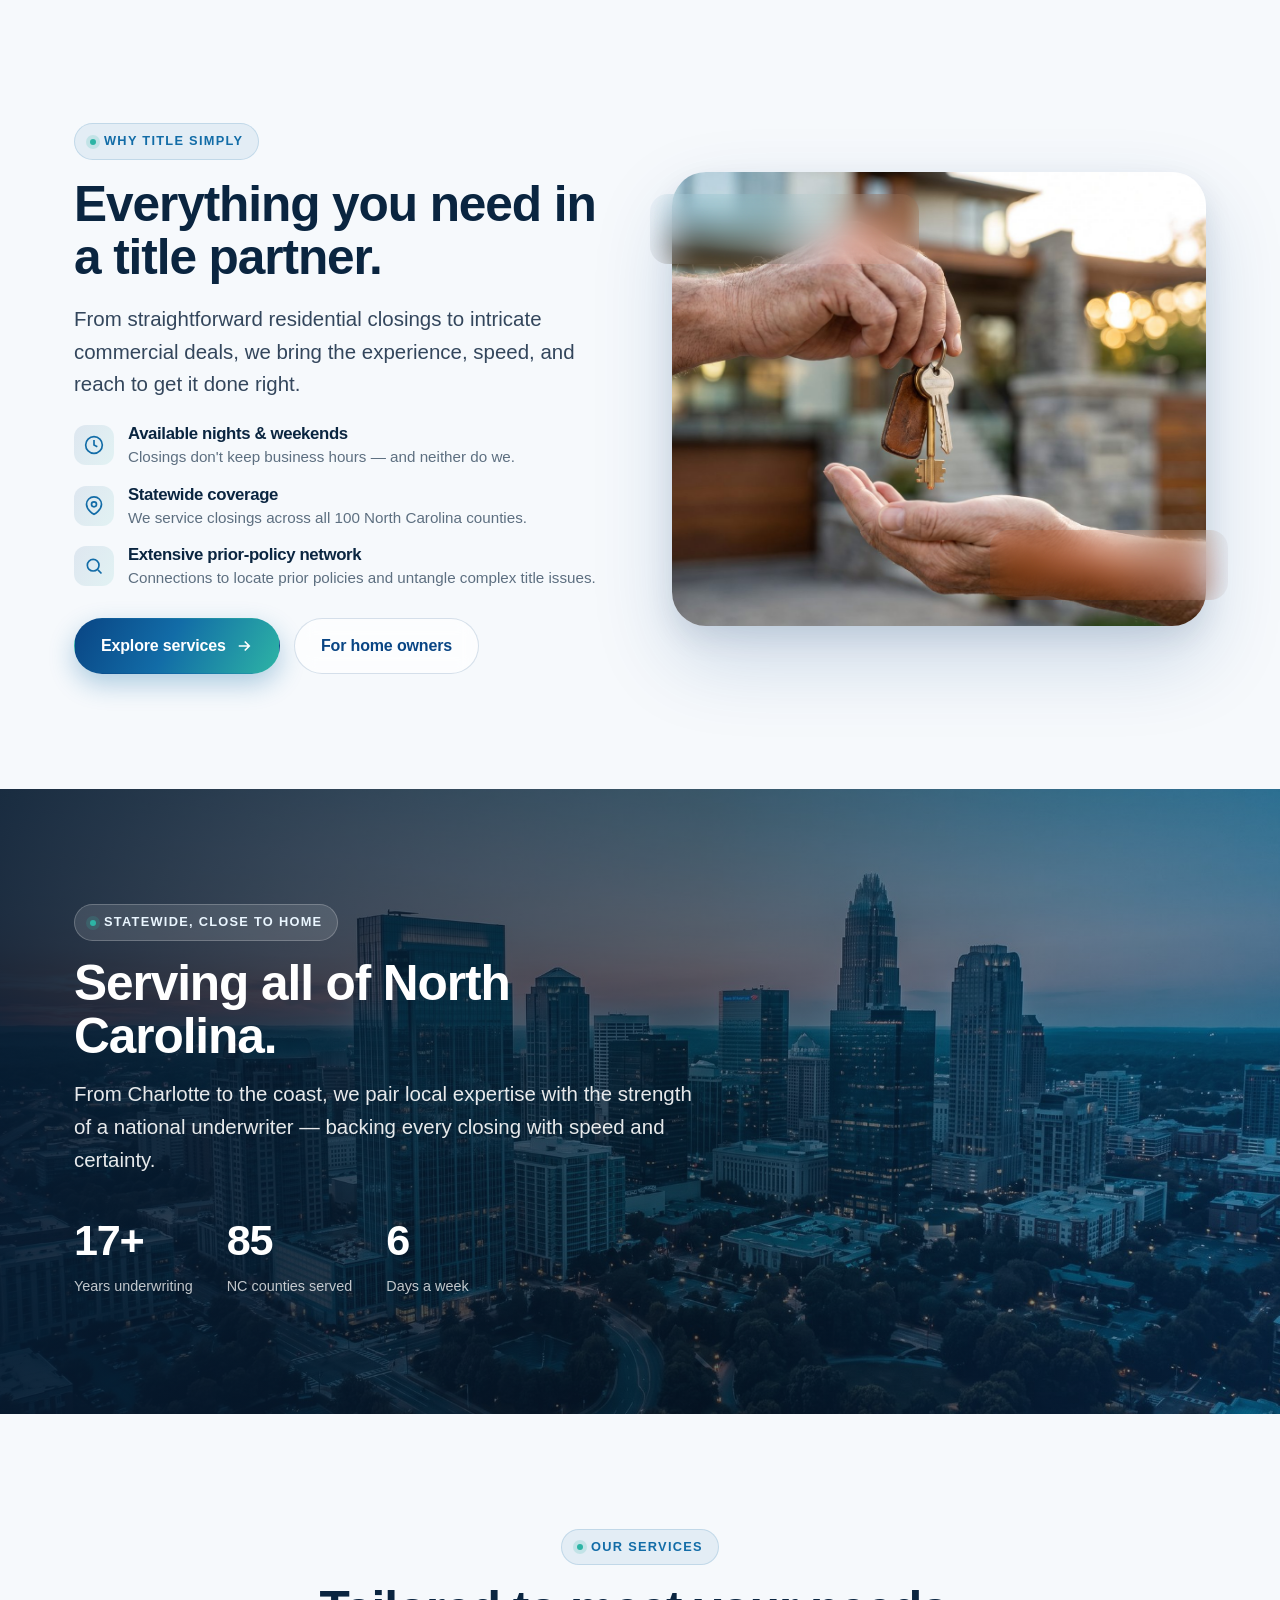
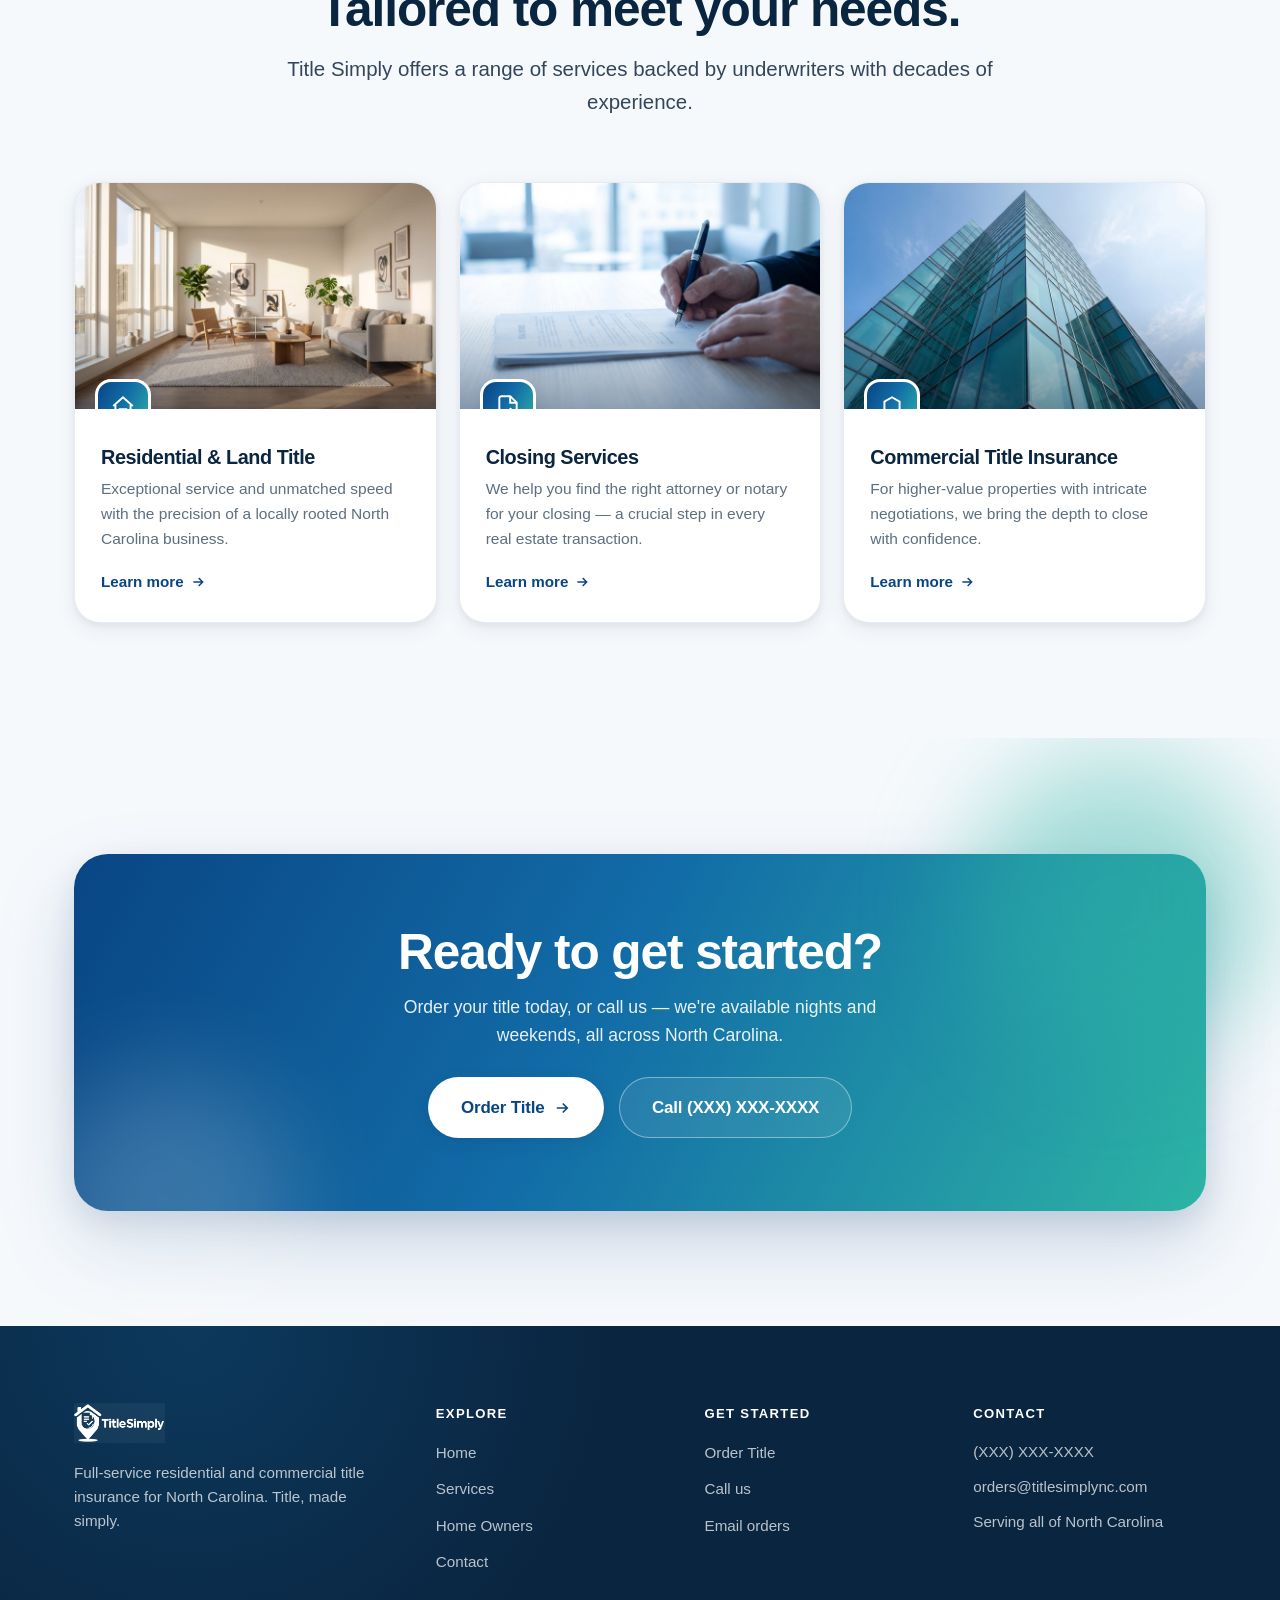
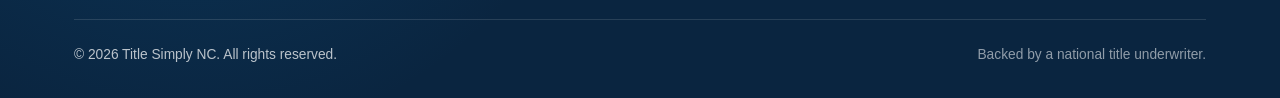
==== commit 92fdf2b6: "Title Simply NC site with photography" ====
--- a/index.html
+++ b/index.html
@@ -6,17 +6,14 @@
   <title>Title Simply NC | Title Insurance &amp; Closings Across North Carolina</title>
   <meta name="description" content="Title Simply is a full-service North Carolina title company — residential, land, and commercial title insurance with fast, accurate closings. Available nights and weekends across NC." />
   <link rel="icon" type="image/png" href="assets/images/favicon.png" />
-  <link rel="preconnect" href="https://fonts.gstatic.com" crossorigin />
   <link rel="stylesheet" href="assets/css/styles.css" />
 </head>
 <body>
 
   <!-- ===== NAV ===== -->
-  <header class="nav" id="nav">
-    <div class="wrap">
-      <a class="brand" href="index.html" aria-label="Title Simply home">
-        <img src="assets/images/logo.png" alt="Title Simply" />
-      </a>
+  <header class="nav nav--hero" id="nav">
+    <div class="wrap">
+      <a class="brand" href="index.html" aria-label="Title Simply home"><img class="logo-dark" src="assets/images/logo.png" alt="Title Simply" /><img class="logo-light" src="assets/images/logo-white.png" alt="Title Simply" /></a>
       <nav class="nav-links" aria-label="Primary">
         <a href="index.html" class="active">Home</a>
         <a href="services.html">Services</a>
@@ -25,9 +22,7 @@
       </nav>
       <div class="nav-cta">
         <a href="contact.html" class="btn btn--ghost">Order Title</a>
-        <button class="nav-toggle" aria-label="Menu" aria-expanded="false" aria-controls="mobileMenu">
-          <span></span><span></span><span></span>
-        </button>
+        <button class="nav-toggle" aria-label="Menu" aria-expanded="false" aria-controls="mobileMenu"><span></span><span></span><span></span></button>
       </div>
     </div>
   </header>
@@ -39,12 +34,9 @@
     <a href="contact.html" class="btn btn--primary">Order Title</a>
   </div>
 
-  <!-- ===== HERO ===== -->
-  <section class="hero">
-    <div class="bg-orbs">
-      <span class="orb orb--1"></span><span class="orb orb--2"></span><span class="orb orb--3"></span>
-    </div>
-    <div class="grid-lines"></div>
+  <!-- ===== HERO (photo) ===== -->
+  <section class="hero hero--photo">
+    <div class="hero-photo"><img src="assets/images/hero-home.jpg" alt="Modern North Carolina home at dusk" /></div>
     <div class="wrap">
       <div class="hero-grid">
         <div class="hero-copy" data-reveal>
@@ -58,36 +50,28 @@
           </div>
           <div class="btn-row">
             <a href="contact.html" class="btn btn--primary btn--lg">Order Title
-              <svg viewBox="0 0 24 24" fill="none" stroke="currentColor" stroke-width="2.2"><path d="M5 12h14M13 6l6 6-6 6"/></svg>
-            </a>
+              <svg viewBox="0 0 24 24" fill="none" stroke="currentColor" stroke-width="2.2"><path d="M5 12h14M13 6l6 6-6 6"/></svg></a>
             <a href="tel:+10000000000" class="btn btn--ghost btn--lg">
               <svg viewBox="0 0 24 24" fill="none" stroke="currentColor" stroke-width="2.2"><path d="M22 16.9v3a2 2 0 01-2.2 2 19.8 19.8 0 01-8.6-3.1 19.5 19.5 0 01-6-6A19.8 19.8 0 012.1 4.2 2 2 0 014.1 2h3a2 2 0 012 1.7c.1.9.3 1.8.6 2.6a2 2 0 01-.5 2.1L8 11.6a16 16 0 006 6l1.2-1.2a2 2 0 012.1-.5c.8.3 1.7.5 2.6.6a2 2 0 011.7 2z"/></svg>
-              Call (XXX) XXX-XXXX
-            </a>
-          </div>
-        </div>
-
-        <!-- Floating dynamic cards -->
-        <div class="hero-visual" data-reveal data-delay="1">
-          <div class="float-card fc-main floaty" data-depth="1">
+              Call (XXX) XXX-XXXX</a>
+          </div>
+        </div>
+
+        <!-- Floating glass cards -->
+        <div class="hero-glass" data-reveal data-delay="1">
+          <div class="g-card glass g-main floaty" data-depth="1">
             <span class="fc-label">Closing status</span>
-            <div class="fc-big">Cleared</div>
+            <div class="fc-big"><span class="tick"><svg viewBox="0 0 24 24" fill="none" stroke="#fff" stroke-width="2.6"><path d="M20 6L9 17l-5-5"/></svg></span> Cleared</div>
             <div class="fc-sub">Ownership verified · policy issued</div>
             <div class="fc-bar"><i></i></div>
           </div>
-          <div class="float-card fc-status floaty d1" data-depth="2.4">
-            <span class="fc-ico fc-ico--green">
-              <svg viewBox="0 0 24 24" fill="none" stroke="currentColor" stroke-width="2.2"><path d="M22 11.08V12a10 10 0 11-5.93-9.14"/><path d="M22 4L12 14.01l-3-3"/></svg>
-            </span>
-            <div><div class="fc-title">Title search complete</div><div class="fc-meta">No outstanding liens</div></div>
-          </div>
-          <div class="float-card fc-stat floaty d2" data-depth="1.8">
-            <span class="fc-label muted" style="letter-spacing:.1em;font-size:.72rem;font-weight:650;color:var(--muted)">AVG. TURNAROUND</span>
-            <div style="display:flex;align-items:baseline;gap:8px;margin-top:4px"><span class="num" data-count="48" data-suffix="h">48h</span><span class="fc-meta">or less</span></div>
-          </div>
-          <div class="float-card fc-people floaty" data-depth="2">
-            <div class="avatars"><span>NC</span><span>TS</span><span>+</span></div>
-            <div><div class="fc-title">Realtors &amp; lenders</div><div class="fc-meta">Closing with us statewide</div></div>
+          <div class="g-card glass g-pill floaty d1" data-depth="2.3">
+            <span class="gi"><svg viewBox="0 0 24 24" fill="none" stroke="currentColor" stroke-width="2.2"><path d="M22 11.08V12a10 10 0 11-5.93-9.14"/><path d="M22 4L12 14.01l-3-3"/></svg></span>
+            <div><div class="t">Title search complete</div><div class="s">No outstanding liens</div></div>
+          </div>
+          <div class="g-card glass g-stat floaty d2" data-depth="1.7">
+            <div class="n" data-count="48" data-suffix="h">48h</div>
+            <div class="l">Avg. turnaround, or less</div>
           </div>
         </div>
       </div>
@@ -122,7 +106,7 @@
     </div>
   </section>
 
-  <!-- ===== WHY US (split) ===== -->
+  <!-- ===== WHY US (photo split) ===== -->
   <section class="section">
     <div class="wrap">
       <div class="split">
@@ -131,18 +115,9 @@
           <h2 class="h2">Everything you need in a title partner.</h2>
           <p class="lead">From straightforward residential closings to intricate commercial deals, we bring the experience, speed, and reach to get it done right.</p>
           <ul class="feature-list">
-            <li>
-              <span class="fi"><svg viewBox="0 0 24 24" fill="none" stroke="currentColor" stroke-width="2"><circle cx="12" cy="12" r="10"/><path d="M12 6v6l4 2"/></svg></span>
-              <div><h4>Available nights &amp; weekends</h4><p>Closings don't keep business hours — and neither do we.</p></div>
-            </li>
-            <li>
-              <span class="fi"><svg viewBox="0 0 24 24" fill="none" stroke="currentColor" stroke-width="2"><path d="M21 10c0 7-9 12-9 12s-9-5-9-12a9 9 0 0118 0z"/><circle cx="12" cy="10" r="3"/></svg></span>
-              <div><h4>Statewide coverage</h4><p>We service closings across all 100 North Carolina counties.</p></div>
-            </li>
-            <li>
-              <span class="fi"><svg viewBox="0 0 24 24" fill="none" stroke="currentColor" stroke-width="2"><path d="M11 4a7 7 0 100 14 7 7 0 000-14z"/><path d="M21 21l-4.3-4.3"/></svg></span>
-              <div><h4>Extensive prior-policy network</h4><p>Connections to locate prior policies and untangle complex title issues.</p></div>
-            </li>
+            <li><span class="fi"><svg viewBox="0 0 24 24" fill="none" stroke="currentColor" stroke-width="2"><circle cx="12" cy="12" r="10"/><path d="M12 6v6l4 2"/></svg></span><div><h4>Available nights &amp; weekends</h4><p>Closings don't keep business hours — and neither do we.</p></div></li>
+            <li><span class="fi"><svg viewBox="0 0 24 24" fill="none" stroke="currentColor" stroke-width="2"><path d="M21 10c0 7-9 12-9 12s-9-5-9-12a9 9 0 0118 0z"/><circle cx="12" cy="10" r="3"/></svg></span><div><h4>Statewide coverage</h4><p>We service closings across all 100 North Carolina counties.</p></div></li>
+            <li><span class="fi"><svg viewBox="0 0 24 24" fill="none" stroke="currentColor" stroke-width="2"><path d="M11 4a7 7 0 100 14 7 7 0 000-14z"/><path d="M21 21l-4.3-4.3"/></svg></span><div><h4>Extensive prior-policy network</h4><p>Connections to locate prior policies and untangle complex title issues.</p></div></li>
           </ul>
           <div class="btn-row" style="margin-top:28px">
             <a href="services.html" class="btn btn--primary">Explore services
@@ -152,30 +127,34 @@
         </div>
 
         <div class="split-media" data-reveal data-delay="1">
-          <div class="media-panel">
-            <span class="mp-orb a"></span><span class="mp-orb b"></span>
-            <div class="mp-badge"><span class="mp-ico"><svg viewBox="0 0 24 24" fill="none" stroke="#fff" stroke-width="2"><path d="M20 6L9 17l-5-5"/></svg></span><div><div class="t">Trustworthy &amp; accurate</div><div class="s">Precision on every commitment</div></div></div>
-            <div class="mp-badge"><span class="mp-ico"><svg viewBox="0 0 24 24" fill="none" stroke="#fff" stroke-width="2"><path d="M13 2L3 14h9l-1 8 10-12h-9z"/></svg></span><div><div class="t">Fast &amp; responsive</div><div class="s">We move on your timeline</div></div></div>
-            <div class="mp-badge"><span class="mp-ico"><svg viewBox="0 0 24 24" fill="none" stroke="#fff" stroke-width="2"><path d="M12 2l7 4v6c0 5-3.5 8-7 10-3.5-2-7-5-7-10V6z"/></svg></span><div><div class="t">Backed by a national underwriter</div><div class="s">Local expertise, national strength</div></div></div>
-          </div>
-        </div>
-      </div>
-    </div>
-  </section>
-
-  <!-- ===== STATS ===== -->
-  <section class="section section--tight">
-    <div class="wrap">
-      <div class="stats">
-        <div class="stat" data-reveal><div class="n"><span data-count="20">20</span>+</div><div class="l">Years underwriting experience</div></div>
-        <div class="stat" data-reveal data-delay="1"><div class="n" data-count="100">100</div><div class="l">NC counties served</div></div>
-        <div class="stat" data-reveal data-delay="2"><div class="n"><span data-count="7">7</span></div><div class="l">Days a week availability</div></div>
-        <div class="stat" data-reveal data-delay="3"><div class="n"><span data-count="100">100</span>%</div><div class="l">Committed to your closing</div></div>
-      </div>
-    </div>
-  </section>
-
-  <!-- ===== SERVICES PREVIEW ===== -->
+          <div class="photo-panel">
+            <div class="pp-img"><img src="assets/images/keys.jpg" alt="Handing over the keys to a new home" /></div>
+            <div class="glass-badge tl floaty"><span class="gb-ico"><svg viewBox="0 0 24 24" fill="none" stroke="#fff" stroke-width="2.2"><path d="M20 6L9 17l-5-5"/></svg></span><div><div class="t">Trustworthy &amp; accurate</div><div class="s">Precision on every commitment</div></div></div>
+            <div class="glass-badge br floaty d1"><span class="gb-ico"><svg viewBox="0 0 24 24" fill="none" stroke="#fff" stroke-width="2.2"><path d="M13 2L3 14h9l-1 8 10-12h-9z"/></svg></span><div><div class="t">Fast &amp; responsive</div><div class="s">We move on your timeline</div></div></div>
+          </div>
+        </div>
+      </div>
+    </div>
+  </section>
+
+  <!-- ===== NC PHOTO BAND ===== -->
+  <section class="section photo-band">
+    <div class="pb-img"><img src="assets/images/charlotte.jpg" alt="Charlotte, North Carolina skyline" /></div>
+    <div class="wrap">
+      <div data-reveal style="max-width:640px">
+        <span class="eyebrow"><span class="dot"></span> Statewide, close to home</span>
+        <h2 class="h2" style="margin:16px 0 14px">Serving all of North Carolina.</h2>
+        <p class="lead">From Charlotte to the coast, we pair local expertise with the strength of a national underwriter — backing every closing with speed and certainty.</p>
+        <div class="stats-inline">
+          <div class="si"><div class="n"><span data-count="20">20</span>+</div><div class="l">Years underwriting</div></div>
+          <div class="si"><div class="n" data-count="100">100</div><div class="l">NC counties served</div></div>
+          <div class="si"><div class="n"><span data-count="7">7</span></div><div class="l">Days a week</div></div>
+        </div>
+      </div>
+    </div>
+  </section>
+
+  <!-- ===== SERVICES PREVIEW (photo cards) ===== -->
   <section class="section">
     <div class="wrap">
       <div class="section-head center" data-reveal>
@@ -184,23 +163,32 @@
         <p class="lead">Title Simply offers a range of services backed by underwriters with decades of experience.</p>
       </div>
       <div class="cards cards--3">
-        <article class="card tilt" data-reveal data-delay="1">
-          <span class="ico"><svg viewBox="0 0 24 24" fill="none" stroke="currentColor" stroke-width="1.8"><path d="M3 11l9-8 9 8"/><path d="M5 10v10h14V10"/><path d="M9 20v-6h6v6"/></svg></span>
-          <h3>Residential &amp; Land Title</h3>
-          <p>Exceptional service and unmatched speed with the precision of a locally rooted North Carolina business.</p>
-          <a href="services.html" class="card-link">Learn more <svg viewBox="0 0 24 24" fill="none" stroke="currentColor" stroke-width="2.2"><path d="M5 12h14M13 6l6 6-6 6"/></svg></a>
-        </article>
-        <article class="card tilt" data-reveal data-delay="2">
-          <span class="ico"><svg viewBox="0 0 24 24" fill="none" stroke="currentColor" stroke-width="1.8"><path d="M14 2H6a2 2 0 00-2 2v16a2 2 0 002 2h12a2 2 0 002-2V8z"/><path d="M14 2v6h6"/><path d="M9 15l2 2 4-4"/></svg></span>
-          <h3>Closing Services</h3>
-          <p>We help you find the right attorney or notary for your closing — a crucial step in every real estate transaction.</p>
-          <a href="services.html" class="card-link">Learn more <svg viewBox="0 0 24 24" fill="none" stroke="currentColor" stroke-width="2.2"><path d="M5 12h14M13 6l6 6-6 6"/></svg></a>
-        </article>
-        <article class="card tilt" data-reveal data-delay="3">
-          <span class="ico"><svg viewBox="0 0 24 24" fill="none" stroke="currentColor" stroke-width="1.8"><path d="M3 21h18"/><path d="M5 21V7l7-4 7 4v14"/><path d="M9 9h.01M9 13h.01M9 17h.01M15 9h.01M15 13h.01M15 17h.01"/></svg></span>
-          <h3>Commercial Title Insurance</h3>
-          <p>For higher-value properties with intricate negotiations, we bring the depth to close with confidence.</p>
-          <a href="services.html" class="card-link">Learn more <svg viewBox="0 0 24 24" fill="none" stroke="currentColor" stroke-width="2.2"><path d="M5 12h14M13 6l6 6-6 6"/></svg></a>
+        <article class="photo-card" data-reveal data-delay="1">
+          <div class="pc-media"><img src="assets/images/interior.jpg" alt="Bright modern home interior" />
+            <span class="pc-ico"><svg viewBox="0 0 24 24" fill="none" stroke="currentColor" stroke-width="1.8"><path d="M3 11l9-8 9 8"/><path d="M5 10v10h14V10"/><path d="M9 20v-6h6v6"/></svg></span></div>
+          <div class="pc-body">
+            <h3>Residential &amp; Land Title</h3>
+            <p>Exceptional service and unmatched speed with the precision of a locally rooted North Carolina business.</p>
+            <a href="services.html" class="card-link">Learn more <svg viewBox="0 0 24 24" fill="none" stroke="currentColor" stroke-width="2.2"><path d="M5 12h14M13 6l6 6-6 6"/></svg></a>
+          </div>
+        </article>
+        <article class="photo-card" data-reveal data-delay="2">
+          <div class="pc-media"><img src="assets/images/signing.jpg" alt="Signing closing documents" />
+            <span class="pc-ico"><svg viewBox="0 0 24 24" fill="none" stroke="currentColor" stroke-width="1.8"><path d="M14 2H6a2 2 0 00-2 2v16a2 2 0 002 2h12a2 2 0 002-2V8z"/><path d="M14 2v6h6"/><path d="M9 15l2 2 4-4"/></svg></span></div>
+          <div class="pc-body">
+            <h3>Closing Services</h3>
+            <p>We help you find the right attorney or notary for your closing — a crucial step in every real estate transaction.</p>
+            <a href="services.html" class="card-link">Learn more <svg viewBox="0 0 24 24" fill="none" stroke="currentColor" stroke-width="2.2"><path d="M5 12h14M13 6l6 6-6 6"/></svg></a>
+          </div>
+        </article>
+        <article class="photo-card" data-reveal data-delay="3">
+          <div class="pc-media"><img src="assets/images/commercial.jpg" alt="Modern commercial building" />
+            <span class="pc-ico"><svg viewBox="0 0 24 24" fill="none" stroke="currentColor" stroke-width="1.8"><path d="M3 21h18"/><path d="M5 21V7l7-4 7 4v14"/><path d="M9 9h.01M9 13h.01M15 9h.01M15 13h.01"/></svg></span></div>
+          <div class="pc-body">
+            <h3>Commercial Title Insurance</h3>
+            <p>For higher-value properties with intricate negotiations, we bring the depth to close with confidence.</p>
+            <a href="services.html" class="card-link">Learn more <svg viewBox="0 0 24 24" fill="none" stroke="currentColor" stroke-width="2.2"><path d="M5 12h14M13 6l6 6-6 6"/></svg></a>
+          </div>
         </article>
       </div>
     </div>
@@ -230,31 +218,9 @@
           <img src="assets/images/logo-white.png" alt="Title Simply" />
           <p>Full-service residential and commercial title insurance for North Carolina. Title, made simply.</p>
         </div>
-        <div>
-          <h5>Explore</h5>
-          <ul>
-            <li><a href="index.html">Home</a></li>
-            <li><a href="services.html">Services</a></li>
-            <li><a href="homeowners.html">Home Owners</a></li>
-            <li><a href="contact.html">Contact</a></li>
-          </ul>
-        </div>
-        <div>
-          <h5>Get started</h5>
-          <ul>
-            <li><a href="contact.html">Order Title</a></li>
-            <li><a href="tel:+10000000000">Call us</a></li>
-            <li><a href="mailto:orders@titlesimplync.com">Email orders</a></li>
-          </ul>
-        </div>
-        <div>
-          <h5>Contact</h5>
-          <ul class="f-contact">
-            <li><a href="tel:+10000000000">(XXX) XXX-XXXX</a></li>
-            <li><a href="mailto:orders@titlesimplync.com">orders@titlesimplync.com</a></li>
-            <li>Serving all of North Carolina</li>
-          </ul>
-        </div>
+        <div><h5>Explore</h5><ul><li><a href="index.html">Home</a></li><li><a href="services.html">Services</a></li><li><a href="homeowners.html">Home Owners</a></li><li><a href="contact.html">Contact</a></li></ul></div>
+        <div><h5>Get started</h5><ul><li><a href="contact.html">Order Title</a></li><li><a href="tel:+10000000000">Call us</a></li><li><a href="mailto:orders@titlesimplync.com">Email orders</a></li></ul></div>
+        <div><h5>Contact</h5><ul class="f-contact"><li><a href="tel:+10000000000">(XXX) XXX-XXXX</a></li><li><a href="mailto:orders@titlesimplync.com">orders@titlesimplync.com</a></li><li>Serving all of North Carolina</li></ul></div>
       </div>
       <div class="footer-bottom">
         <span>© <span data-year>2026</span> Title Simply NC. All rights reserved.</span>
--- a/assets/css/styles.css
+++ b/assets/css/styles.css
@@ -442,3 +442,143 @@
   .footer-top { grid-template-columns: 1fr; }
   .hero-visual { min-height: 430px; }
 }
+
+/* =========================================================
+   PHOTO & GLASS MATERIALS (visual upgrade)
+   ========================================================= */
+
+/* ---- Photo hero ---- */
+.hero--photo { padding-top: 0; padding-bottom: 0; min-height: 100vh; display: flex; align-items: center; }
+.hero-photo { position: absolute; inset: 0; z-index: 0; overflow: hidden; }
+.hero-photo img { width: 100%; height: 100%; object-fit: cover; transform: scale(1.08); animation: kenburns 22s ease-in-out infinite alternate; }
+@keyframes kenburns { from { transform: scale(1.06) translate(0,0); } to { transform: scale(1.16) translate(-2%, -2%); } }
+.hero-photo::after {
+  content: ""; position: absolute; inset: 0;
+  background:
+    linear-gradient(100deg, rgba(6,26,48,.92) 0%, rgba(6,26,48,.72) 34%, rgba(6,26,48,.28) 60%, rgba(6,26,48,.08) 100%),
+    linear-gradient(0deg, rgba(6,26,48,.72) 0%, transparent 45%);
+}
+.hero--photo .wrap { position: relative; z-index: 3; width: 100%; padding-top: calc(var(--nav-h) + 40px); padding-bottom: 56px; }
+.hero--photo .hero-copy h1, .hero--photo .hero-copy .lead { color: #fff; }
+.hero--photo .hero-copy .lead { color: rgba(255,255,255,.9); }
+.hero--photo .eyebrow { background: rgba(255,255,255,.12); border-color: rgba(255,255,255,.22); color: #eaf6ff; }
+.hero--photo .chip { background: rgba(255,255,255,.12); border-color: rgba(255,255,255,.2); color: #fff; backdrop-filter: blur(8px); }
+.hero--photo .chip svg { color: var(--teal-light); }
+.hero--photo .btn--ghost { color: #fff; background: rgba(255,255,255,.12); border-color: rgba(255,255,255,.28); }
+.hero--photo .btn--ghost:hover { background: rgba(255,255,255,.2); }
+
+/* Glass floating cards (over photo) */
+.glass {
+  background: rgba(255,255,255,.10);
+  border: 1px solid rgba(255,255,255,.22);
+  backdrop-filter: blur(18px) saturate(150%);
+  -webkit-backdrop-filter: blur(18px) saturate(150%);
+  box-shadow: 0 20px 50px rgba(3,16,32,.35), inset 0 1px 0 rgba(255,255,255,.25);
+  color: #fff;
+}
+.hero-glass { position: relative; min-height: 380px; }
+.g-card { position: absolute; border-radius: var(--r-lg); padding: 20px; will-change: transform; }
+.g-main { inset: 10px 20px auto 20px; padding: 24px; }
+.g-main .fc-label { font-size: .74rem; letter-spacing: .14em; text-transform: uppercase; color: rgba(255,255,255,.75); font-weight: 650; }
+.g-main .fc-big { font-size: 2.2rem; font-weight: 700; letter-spacing: -.03em; margin: 6px 0 2px; display: flex; align-items: center; gap: 10px; }
+.g-main .fc-big .tick { width: 30px; height: 30px; border-radius: 50%; background: var(--grad-teal); display: grid; place-items: center; }
+.g-main .fc-big .tick svg { width: 18px; height: 18px; }
+.g-main .fc-sub { color: rgba(255,255,255,.82); font-size: .92rem; }
+.g-main .fc-bar { height: 6px; border-radius: 6px; background: rgba(255,255,255,.22); margin-top: 16px; overflow: hidden; }
+.g-main .fc-bar i { display: block; height: 100%; width: 88%; background: linear-gradient(90deg, var(--teal-light), #fff); border-radius: 6px; }
+.g-pill { top: 172px; right: -8px; display: flex; align-items: center; gap: 12px; padding: 15px 18px; }
+.g-pill .gi { width: 40px; height: 40px; border-radius: 12px; background: rgba(255,255,255,.16); display: grid; place-items: center; flex: none; }
+.g-pill .gi svg { width: 20px; height: 20px; color: var(--teal-light); }
+.g-pill .t { font-weight: 650; font-size: .95rem; }
+.g-pill .s { font-size: .8rem; color: rgba(255,255,255,.72); }
+.g-stat { bottom: 6px; left: -6px; padding: 18px 22px; }
+.g-stat .n { font-size: 1.9rem; font-weight: 700; letter-spacing: -.03em; }
+.g-stat .l { font-size: .8rem; color: rgba(255,255,255,.75); }
+
+/* ---- Photo service cards ---- */
+.photo-card {
+  position: relative; background: var(--surface); border: 1px solid var(--line);
+  border-radius: var(--r-lg); overflow: hidden; box-shadow: var(--sh-md);
+  transition: transform .5s var(--ease-out), box-shadow .5s var(--ease-out), border-color .5s;
+  display: flex; flex-direction: column;
+}
+.photo-card:hover { transform: translateY(-8px); box-shadow: var(--sh-xl); border-color: rgba(18,108,167,.28); }
+.pc-media { position: relative; aspect-ratio: 16/10; overflow: hidden; }
+.pc-media img { width: 100%; height: 100%; object-fit: cover; transition: transform .7s var(--ease-out); }
+.photo-card:hover .pc-media img { transform: scale(1.07); }
+.pc-media::after { content: ""; position: absolute; inset: 0; background: linear-gradient(180deg, transparent 55%, rgba(6,26,48,.35)); }
+.pc-media .pc-ico {
+  position: absolute; left: 20px; bottom: -26px; width: 56px; height: 56px; border-radius: 16px;
+  background: var(--grad-brand); display: grid; place-items: center; box-shadow: var(--sh-lg); z-index: 2;
+  border: 3px solid #fff;
+}
+.pc-media .pc-ico svg { width: 26px; height: 26px; color: #fff; }
+.pc-body { padding: 38px 26px 28px; }
+.pc-body h3 { font-size: 1.24rem; margin-bottom: 9px; }
+.pc-body p { color: var(--muted); font-size: .97rem; }
+.pc-body .card-link { display: inline-flex; align-items: center; gap: 6px; margin-top: 18px; font-weight: 620; color: var(--navy); font-size: .95rem; }
+.pc-body .card-link svg { width: 16px; height: 16px; transition: transform .3s var(--ease-out); }
+.photo-card:hover .card-link svg { transform: translateX(4px); }
+
+/* ---- Photo split panel (image + floating glass badges) ---- */
+.photo-panel { position: relative; border-radius: var(--r-xl); overflow: visible; }
+.photo-panel .pp-img { border-radius: var(--r-xl); overflow: hidden; box-shadow: var(--sh-xl); aspect-ratio: 4/3.4; }
+.photo-panel .pp-img img { width: 100%; height: 100%; object-fit: cover; }
+.glass-badge {
+  position: absolute; display: flex; align-items: center; gap: 12px; padding: 14px 18px;
+  border-radius: var(--r-md); z-index: 3;
+  background: rgba(8,28,52,.52); border: 1px solid rgba(255,255,255,.22);
+  backdrop-filter: blur(16px) saturate(160%); -webkit-backdrop-filter: blur(16px) saturate(160%);
+  box-shadow: 0 18px 44px rgba(3,16,32,.34); color: #fff;
+}
+.glass-badge .gb-ico { width: 40px; height: 40px; border-radius: 11px; background: var(--grad-teal); display: grid; place-items: center; flex: none; }
+.glass-badge .gb-ico svg { width: 20px; height: 20px; color: #fff; }
+.glass-badge .t { font-weight: 650; font-size: .95rem; line-height: 1.2; }
+.glass-badge .s { font-size: .8rem; color: rgba(255,255,255,.82); }
+.glass-badge.tl { top: 22px; left: -22px; }
+.glass-badge.br { bottom: 26px; right: -22px; }
+.glass-badge.bl { bottom: 30px; left: -18px; }
+
+/* Light glass badge (for bright images) */
+.glass-badge--light { background: rgba(255,255,255,.72); border-color: rgba(255,255,255,.9); color: var(--ink); box-shadow: var(--sh-lg); }
+.glass-badge--light .s { color: var(--muted); }
+
+/* ---- Full-bleed photo band (parallax) ---- */
+.photo-band { position: relative; overflow: hidden; }
+.photo-band .pb-img { position: absolute; inset: -12% 0; z-index: 0; }
+.photo-band .pb-img img { width: 100%; height: 100%; object-fit: cover; }
+.photo-band::after { content: ""; position: absolute; inset: 0; z-index: 1;
+  background: linear-gradient(90deg, rgba(6,26,48,.9), rgba(6,26,48,.62) 55%, rgba(9,69,132,.4)); }
+.photo-band .wrap { position: relative; z-index: 2; }
+.photo-band .eyebrow { background: rgba(255,255,255,.12); border-color: rgba(255,255,255,.22); color: #eaf6ff; }
+.photo-band h2 { color: #fff; }
+.photo-band p { color: rgba(255,255,255,.9); }
+.photo-band .stats-inline { display: flex; flex-wrap: wrap; gap: 34px; margin-top: 30px; }
+.photo-band .si .n { font-size: clamp(2rem,3.4vw,2.7rem); font-weight: 700; letter-spacing: -.03em; color: #fff; }
+.photo-band .si .l { font-size: .9rem; color: rgba(255,255,255,.75); }
+
+/* ---- Rounded framed image (generic) ---- */
+.frame-img { border-radius: var(--r-xl); overflow: hidden; box-shadow: var(--sh-xl); }
+.frame-img img { width: 100%; height: 100%; object-fit: cover; display: block; }
+
+@media (max-width: 980px) {
+  .hero--photo { min-height: auto; }
+  .hero-glass { min-height: 340px; margin-top: 8px; }
+  .glass-badge.tl { left: 8px; } .glass-badge.br { right: 8px; } .glass-badge.bl { left: 8px; }
+}
+@media (max-width: 720px) {
+  .photo-panel .pp-img { aspect-ratio: 4/3.2; }
+  .photo-band .stats-inline { gap: 22px; }
+}
+
+/* ---- Nav over dark photo hero (before scroll) ---- */
+.brand .logo-light { display: none; }
+.nav--hero:not(.scrolled) .brand .logo-dark { display: none; }
+.nav--hero:not(.scrolled) .brand .logo-light { display: block; }
+.nav--hero:not(.scrolled) .nav-links a { color: rgba(255,255,255,.86); }
+.nav--hero:not(.scrolled) .nav-links a:hover { color: #fff; background: rgba(255,255,255,.14); }
+.nav--hero:not(.scrolled) .nav-links a.active { color: #fff; }
+.nav--hero:not(.scrolled) .btn--ghost { color: #fff; background: rgba(255,255,255,.14); border-color: rgba(255,255,255,.3); }
+.nav--hero:not(.scrolled) .btn--ghost:hover { background: rgba(255,255,255,.24); }
+.nav--hero:not(.scrolled) .nav-toggle { background: rgba(255,255,255,.14); border-color: rgba(255,255,255,.3); }
+.nav--hero:not(.scrolled) .nav-toggle span { background: #fff; }
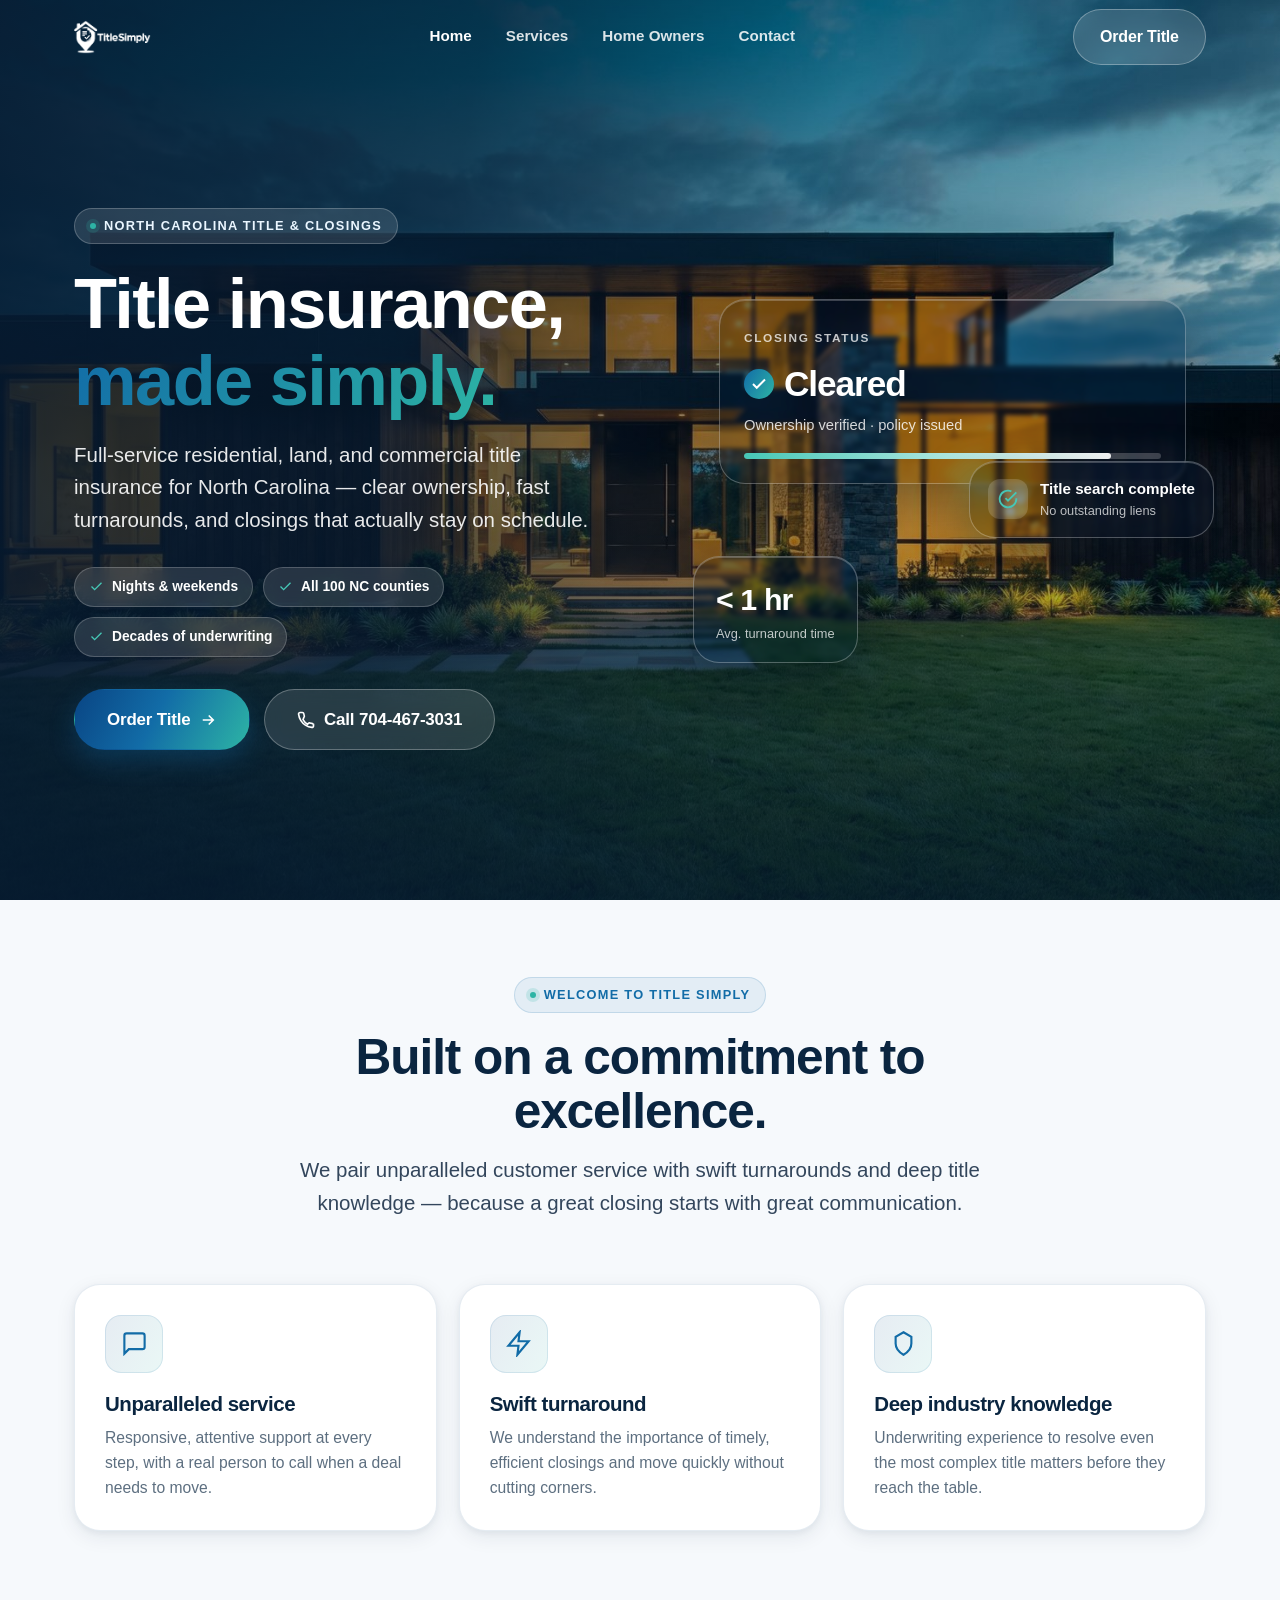
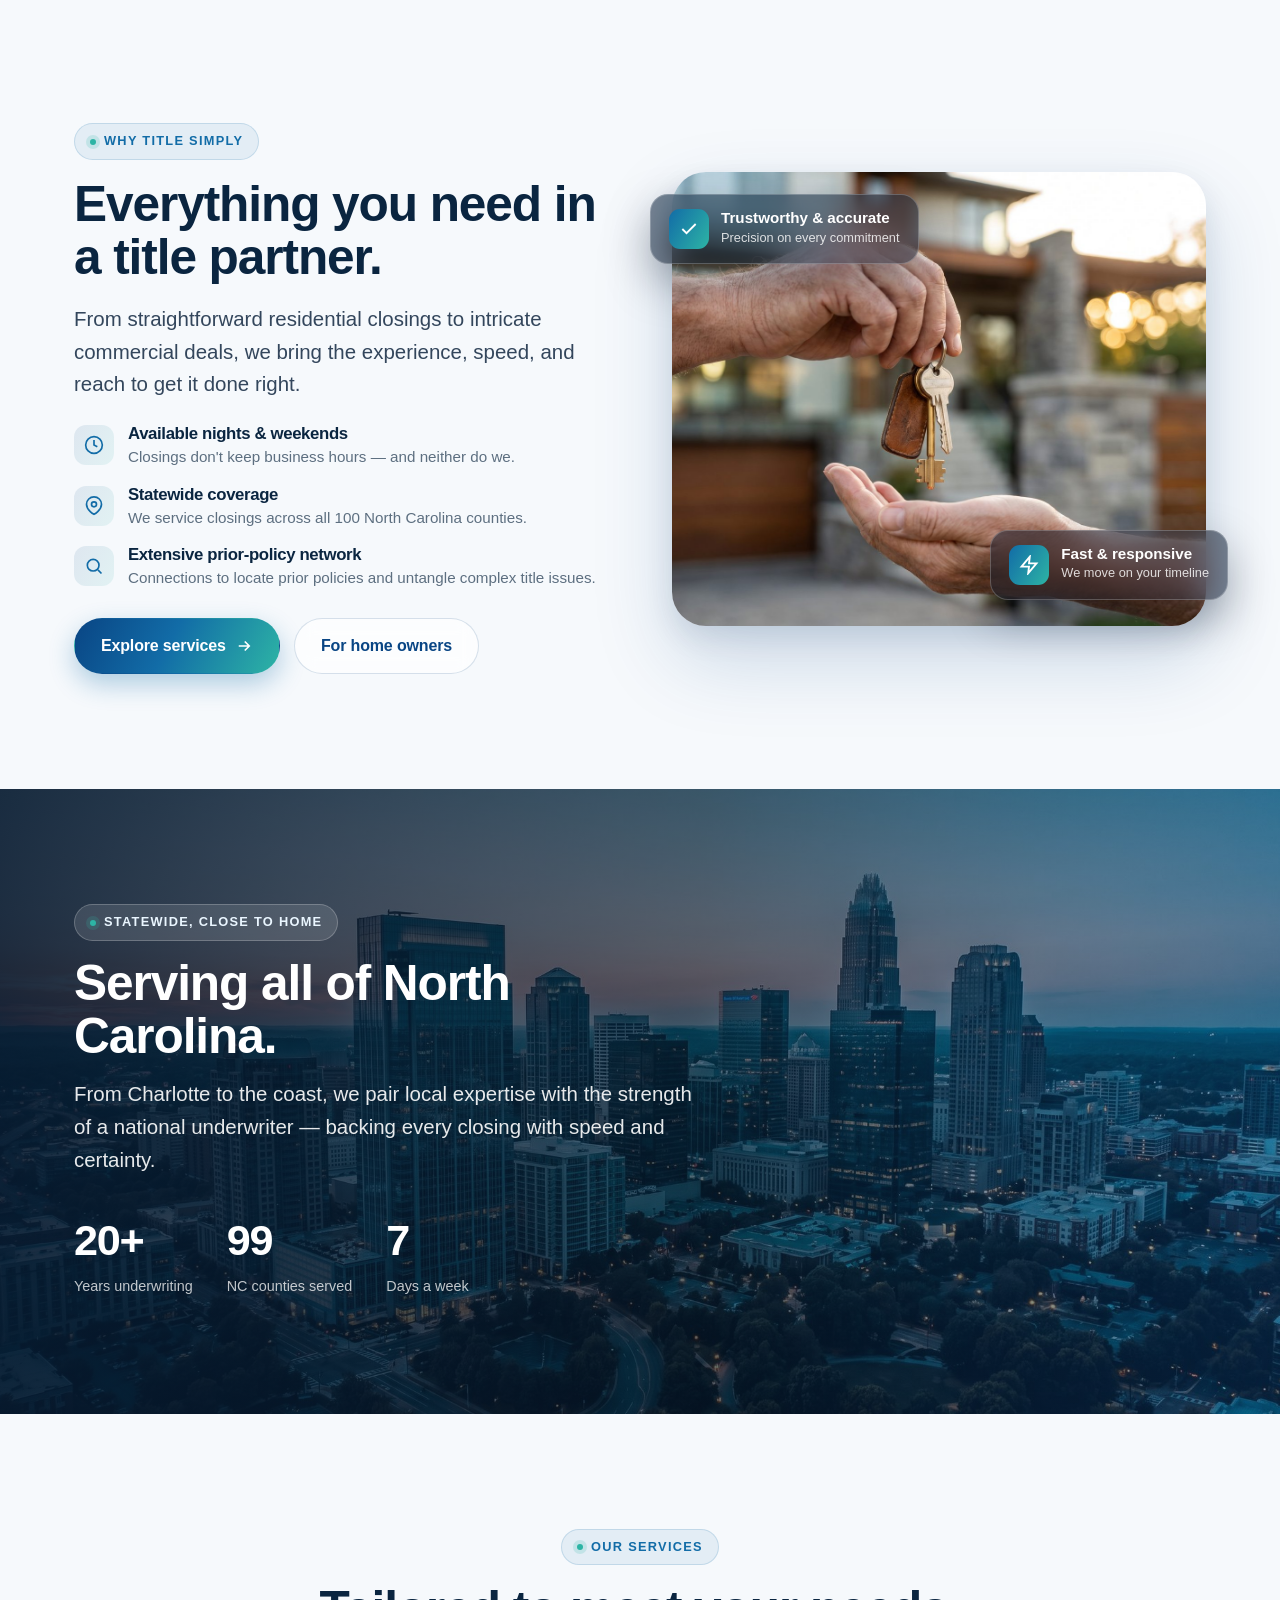
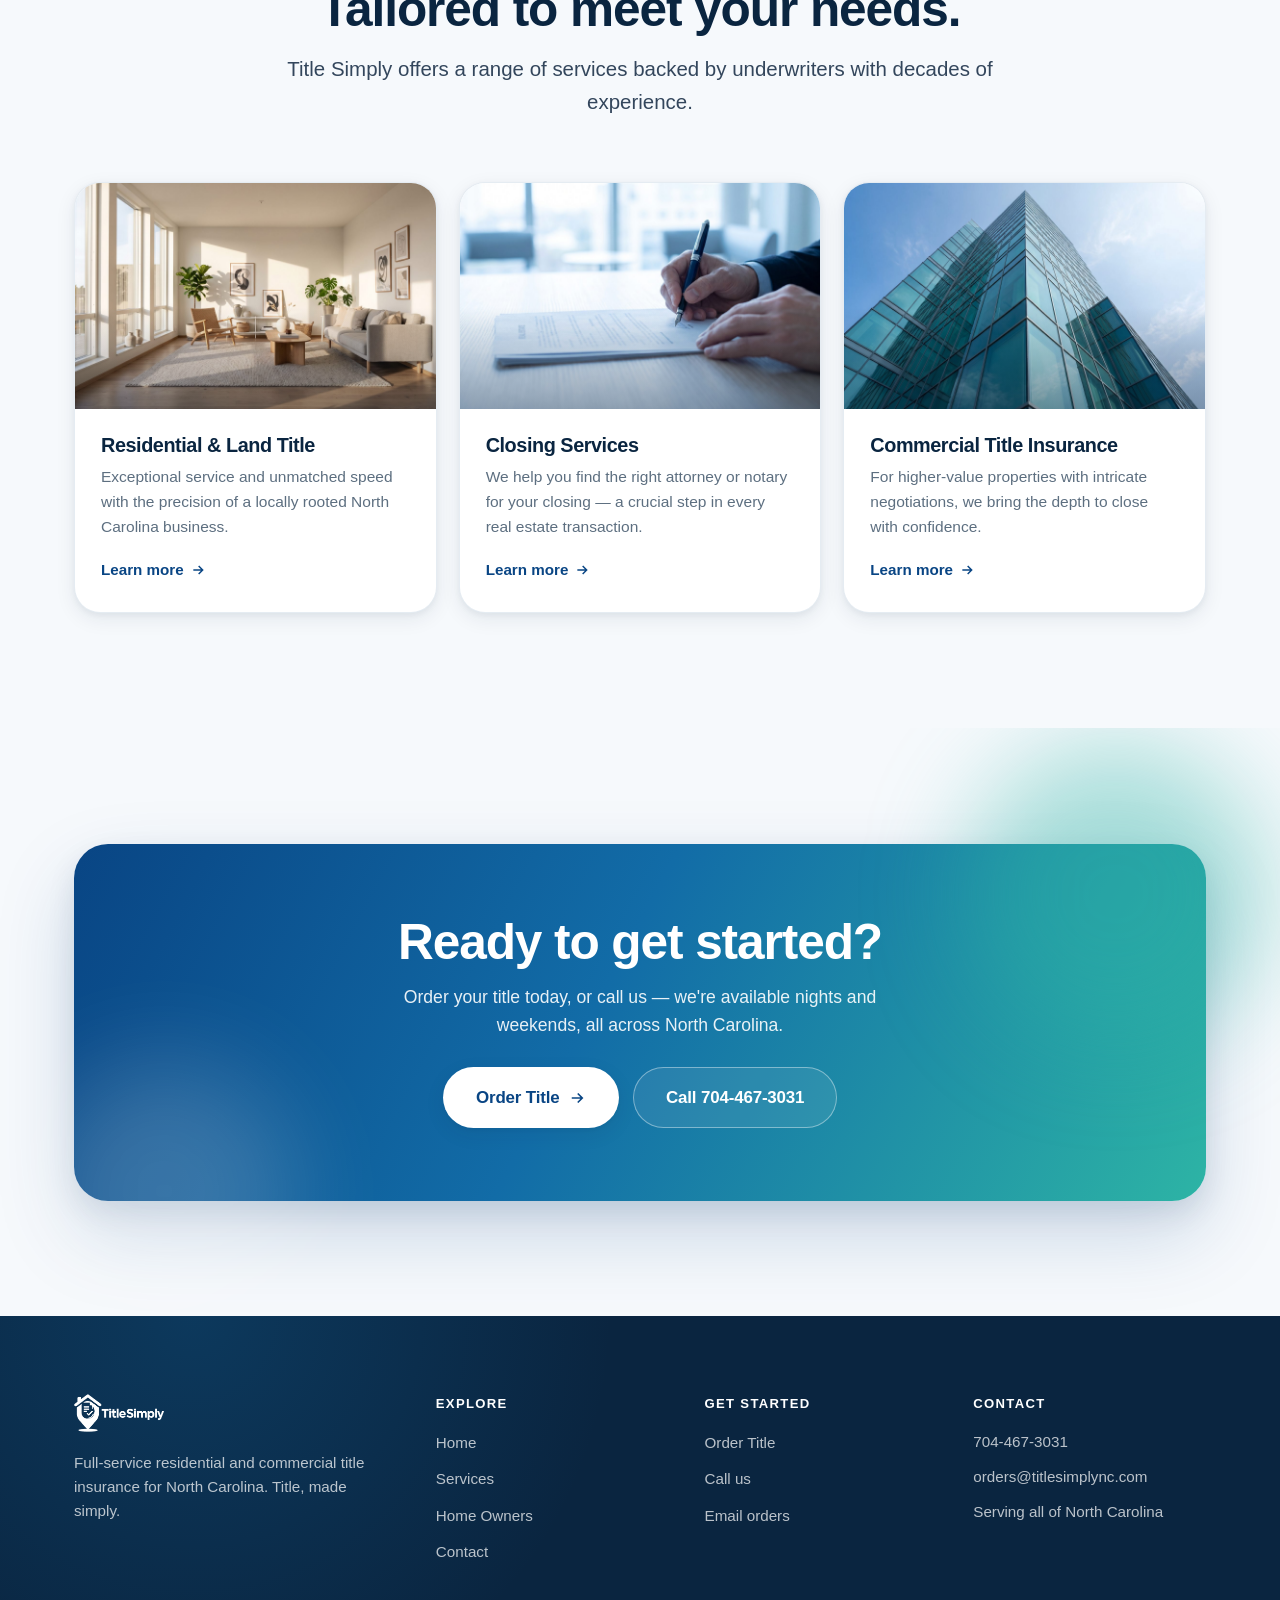
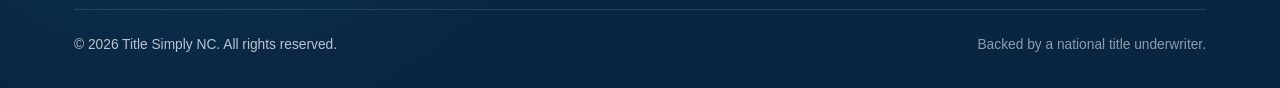
==== commit 194f258d: "Fix glass clarity, logo box, phone, turnaround, email order" ====
--- a/index.html
+++ b/index.html
@@ -21,7 +21,7 @@
         <a href="contact.html">Contact</a>
       </nav>
       <div class="nav-cta">
-        <a href="contact.html" class="btn btn--ghost">Order Title</a>
+        <a href="mailto:orders@titlesimplync.com?subject=Title%20Order%20Request" class="btn btn--ghost">Order Title</a>
         <button class="nav-toggle" aria-label="Menu" aria-expanded="false" aria-controls="mobileMenu"><span></span><span></span><span></span></button>
       </div>
     </div>
@@ -31,7 +31,7 @@
     <a href="services.html">Services</a>
     <a href="homeowners.html">Home Owners</a>
     <a href="contact.html">Contact</a>
-    <a href="contact.html" class="btn btn--primary">Order Title</a>
+    <a href="mailto:orders@titlesimplync.com?subject=Title%20Order%20Request" class="btn btn--primary">Order Title</a>
   </div>
 
   <!-- ===== HERO (photo) ===== -->
@@ -49,11 +49,11 @@
             <span class="chip"><svg viewBox="0 0 24 24" fill="none" stroke="currentColor" stroke-width="2.2"><path d="M20 6L9 17l-5-5"/></svg> Decades of underwriting</span>
           </div>
           <div class="btn-row">
-            <a href="contact.html" class="btn btn--primary btn--lg">Order Title
+            <a href="mailto:orders@titlesimplync.com?subject=Title%20Order%20Request" class="btn btn--primary btn--lg">Order Title
               <svg viewBox="0 0 24 24" fill="none" stroke="currentColor" stroke-width="2.2"><path d="M5 12h14M13 6l6 6-6 6"/></svg></a>
-            <a href="tel:+10000000000" class="btn btn--ghost btn--lg">
+            <a href="tel:7044673031" class="btn btn--ghost btn--lg">
               <svg viewBox="0 0 24 24" fill="none" stroke="currentColor" stroke-width="2.2"><path d="M22 16.9v3a2 2 0 01-2.2 2 19.8 19.8 0 01-8.6-3.1 19.5 19.5 0 01-6-6A19.8 19.8 0 012.1 4.2 2 2 0 014.1 2h3a2 2 0 012 1.7c.1.9.3 1.8.6 2.6a2 2 0 01-.5 2.1L8 11.6a16 16 0 006 6l1.2-1.2a2 2 0 012.1-.5c.8.3 1.7.5 2.6.6a2 2 0 011.7 2z"/></svg>
-              Call (XXX) XXX-XXXX</a>
+              Call 704-467-3031</a>
           </div>
         </div>
 
@@ -70,8 +70,8 @@
             <div><div class="t">Title search complete</div><div class="s">No outstanding liens</div></div>
           </div>
           <div class="g-card glass g-stat floaty d2" data-depth="1.7">
-            <div class="n" data-count="48" data-suffix="h">48h</div>
-            <div class="l">Avg. turnaround, or less</div>
+            <div class="n">&lt;&nbsp;1 hr</div>
+            <div class="l">Avg. turnaround time</div>
           </div>
         </div>
       </div>
@@ -164,8 +164,7 @@
       </div>
       <div class="cards cards--3">
         <article class="photo-card" data-reveal data-delay="1">
-          <div class="pc-media"><img src="assets/images/interior.jpg" alt="Bright modern home interior" />
-            <span class="pc-ico"><svg viewBox="0 0 24 24" fill="none" stroke="currentColor" stroke-width="1.8"><path d="M3 11l9-8 9 8"/><path d="M5 10v10h14V10"/><path d="M9 20v-6h6v6"/></svg></span></div>
+          <div class="pc-media"><img src="assets/images/interior.jpg" alt="Bright modern home interior" /></div>
           <div class="pc-body">
             <h3>Residential &amp; Land Title</h3>
             <p>Exceptional service and unmatched speed with the precision of a locally rooted North Carolina business.</p>
@@ -173,8 +172,7 @@
           </div>
         </article>
         <article class="photo-card" data-reveal data-delay="2">
-          <div class="pc-media"><img src="assets/images/signing.jpg" alt="Signing closing documents" />
-            <span class="pc-ico"><svg viewBox="0 0 24 24" fill="none" stroke="currentColor" stroke-width="1.8"><path d="M14 2H6a2 2 0 00-2 2v16a2 2 0 002 2h12a2 2 0 002-2V8z"/><path d="M14 2v6h6"/><path d="M9 15l2 2 4-4"/></svg></span></div>
+          <div class="pc-media"><img src="assets/images/signing.jpg" alt="Signing closing documents" /></div>
           <div class="pc-body">
             <h3>Closing Services</h3>
             <p>We help you find the right attorney or notary for your closing — a crucial step in every real estate transaction.</p>
@@ -182,8 +180,7 @@
           </div>
         </article>
         <article class="photo-card" data-reveal data-delay="3">
-          <div class="pc-media"><img src="assets/images/commercial.jpg" alt="Modern commercial building" />
-            <span class="pc-ico"><svg viewBox="0 0 24 24" fill="none" stroke="currentColor" stroke-width="1.8"><path d="M3 21h18"/><path d="M5 21V7l7-4 7 4v14"/><path d="M9 9h.01M9 13h.01M15 9h.01M15 13h.01"/></svg></span></div>
+          <div class="pc-media"><img src="assets/images/commercial.jpg" alt="Modern commercial building" /></div>
           <div class="pc-body">
             <h3>Commercial Title Insurance</h3>
             <p>For higher-value properties with intricate negotiations, we bring the depth to close with confidence.</p>
@@ -202,9 +199,9 @@
         <h2 class="h2">Ready to get started?</h2>
         <p>Order your title today, or call us — we're available nights and weekends, all across North Carolina.</p>
         <div class="btn-row center">
-          <a href="contact.html" class="btn btn--light btn--lg">Order Title
+          <a href="mailto:orders@titlesimplync.com?subject=Title%20Order%20Request" class="btn btn--light btn--lg">Order Title
             <svg viewBox="0 0 24 24" fill="none" stroke="currentColor" stroke-width="2.2"><path d="M5 12h14M13 6l6 6-6 6"/></svg></a>
-          <a href="tel:+10000000000" class="btn btn--outline-light btn--lg">Call (XXX) XXX-XXXX</a>
+          <a href="tel:7044673031" class="btn btn--outline-light btn--lg">Call 704-467-3031</a>
         </div>
       </div>
     </div>
@@ -219,8 +216,8 @@
           <p>Full-service residential and commercial title insurance for North Carolina. Title, made simply.</p>
         </div>
         <div><h5>Explore</h5><ul><li><a href="index.html">Home</a></li><li><a href="services.html">Services</a></li><li><a href="homeowners.html">Home Owners</a></li><li><a href="contact.html">Contact</a></li></ul></div>
-        <div><h5>Get started</h5><ul><li><a href="contact.html">Order Title</a></li><li><a href="tel:+10000000000">Call us</a></li><li><a href="mailto:orders@titlesimplync.com">Email orders</a></li></ul></div>
-        <div><h5>Contact</h5><ul class="f-contact"><li><a href="tel:+10000000000">(XXX) XXX-XXXX</a></li><li><a href="mailto:orders@titlesimplync.com">orders@titlesimplync.com</a></li><li>Serving all of North Carolina</li></ul></div>
+        <div><h5>Get started</h5><ul><li><a href="mailto:orders@titlesimplync.com?subject=Title%20Order%20Request">Order Title</a></li><li><a href="tel:7044673031">Call us</a></li><li><a href="mailto:orders@titlesimplync.com">Email orders</a></li></ul></div>
+        <div><h5>Contact</h5><ul class="f-contact"><li><a href="tel:7044673031">704-467-3031</a></li><li><a href="mailto:orders@titlesimplync.com">orders@titlesimplync.com</a></li><li>Serving all of North Carolina</li></ul></div>
       </div>
       <div class="footer-bottom">
         <span>© <span data-year>2026</span> Title Simply NC. All rights reserved.</span>
--- a/assets/css/styles.css
+++ b/assets/css/styles.css
@@ -398,7 +398,7 @@
 .footer::before { content: ""; position: absolute; inset: 0; background: radial-gradient(700px circle at 15% 0%, rgba(18,108,167,.28), transparent 60%); pointer-events: none; }
 .footer .wrap { position: relative; z-index: 2; }
 .footer-top { display: grid; grid-template-columns: 1.4fr 1fr 1fr 1fr; gap: 36px; padding-bottom: 44px; border-bottom: 1px solid rgba(255,255,255,.12); }
-.footer .f-brand img { height: 40px; margin-bottom: 18px; filter: brightness(0) invert(1); }
+.footer .f-brand img { height: 40px; margin-bottom: 18px; }
 .footer .f-brand p { max-width: 320px; font-size: .95rem; }
 .footer h5 { color: #fff; font-size: .82rem; letter-spacing: .1em; text-transform: uppercase; margin: 0 0 16px; font-weight: 650; }
 .footer ul { list-style: none; padding: 0; margin: 0; display: grid; gap: 11px; }
@@ -469,11 +469,11 @@
 
 /* Glass floating cards (over photo) */
 .glass {
-  background: rgba(255,255,255,.10);
-  border: 1px solid rgba(255,255,255,.22);
-  backdrop-filter: blur(18px) saturate(150%);
-  -webkit-backdrop-filter: blur(18px) saturate(150%);
-  box-shadow: 0 20px 50px rgba(3,16,32,.35), inset 0 1px 0 rgba(255,255,255,.25);
+  background: rgba(9,26,48,.30);
+  border: 1px solid rgba(255,255,255,.28);
+  backdrop-filter: blur(2px) saturate(130%);
+  -webkit-backdrop-filter: blur(2px) saturate(130%);
+  box-shadow: 0 22px 54px rgba(3,16,32,.42), inset 0 1px 0 rgba(255,255,255,.22);
   color: #fff;
 }
 .hero-glass { position: relative; min-height: 380px; }
@@ -513,7 +513,7 @@
   border: 3px solid #fff;
 }
 .pc-media .pc-ico svg { width: 26px; height: 26px; color: #fff; }
-.pc-body { padding: 38px 26px 28px; }
+.pc-body { padding: 26px 26px 30px; }
 .pc-body h3 { font-size: 1.24rem; margin-bottom: 9px; }
 .pc-body p { color: var(--muted); font-size: .97rem; }
 .pc-body .card-link { display: inline-flex; align-items: center; gap: 6px; margin-top: 18px; font-weight: 620; color: var(--navy); font-size: .95rem; }
@@ -582,3 +582,8 @@
 .nav--hero:not(.scrolled) .btn--ghost:hover { background: rgba(255,255,255,.24); }
 .nav--hero:not(.scrolled) .nav-toggle { background: rgba(255,255,255,.14); border-color: rgba(255,255,255,.3); }
 .nav--hero:not(.scrolled) .nav-toggle span { background: #fff; }
+
+/* ---- Email order badge (contact page) ---- */
+.email-badge { display: inline-grid; place-items: center; width: 64px; height: 64px; border-radius: 18px;
+  background: var(--grad-brand); box-shadow: 0 14px 32px rgba(18,108,167,.34); }
+.email-badge svg { width: 30px; height: 30px; }
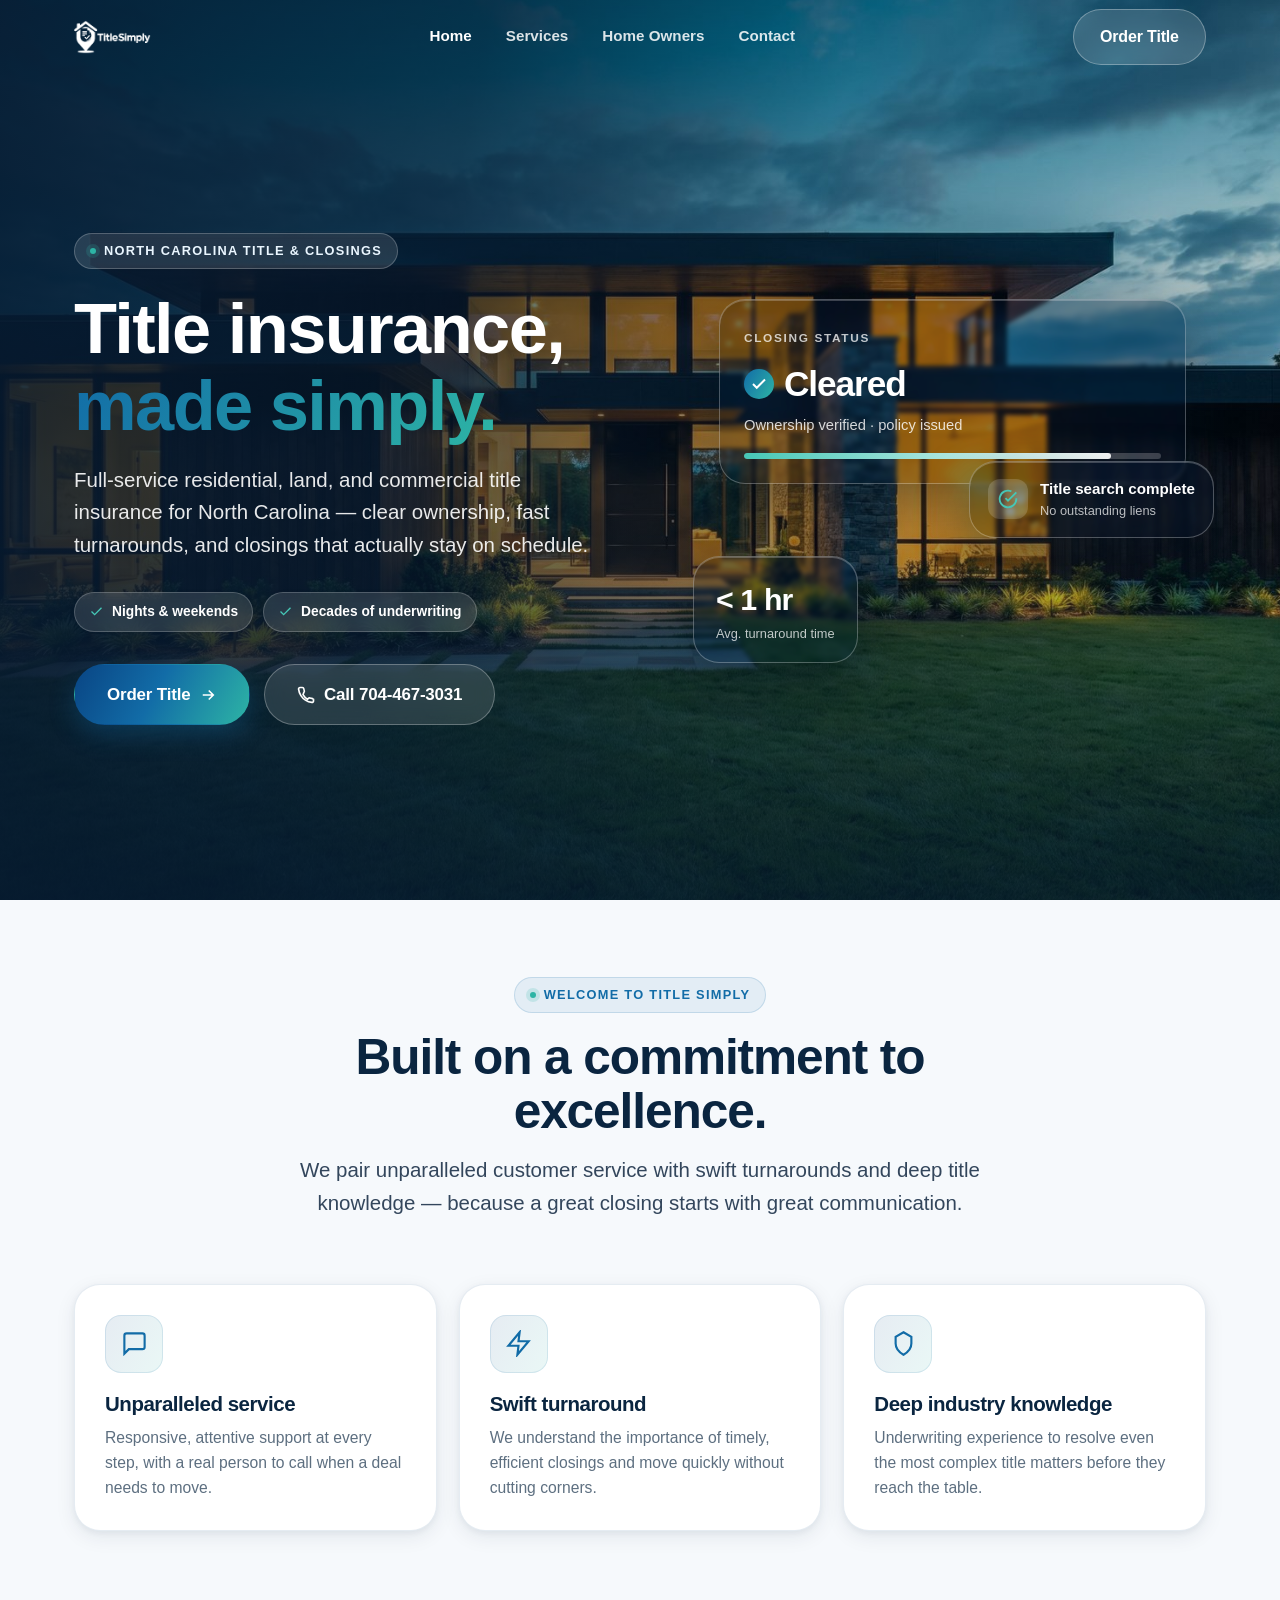
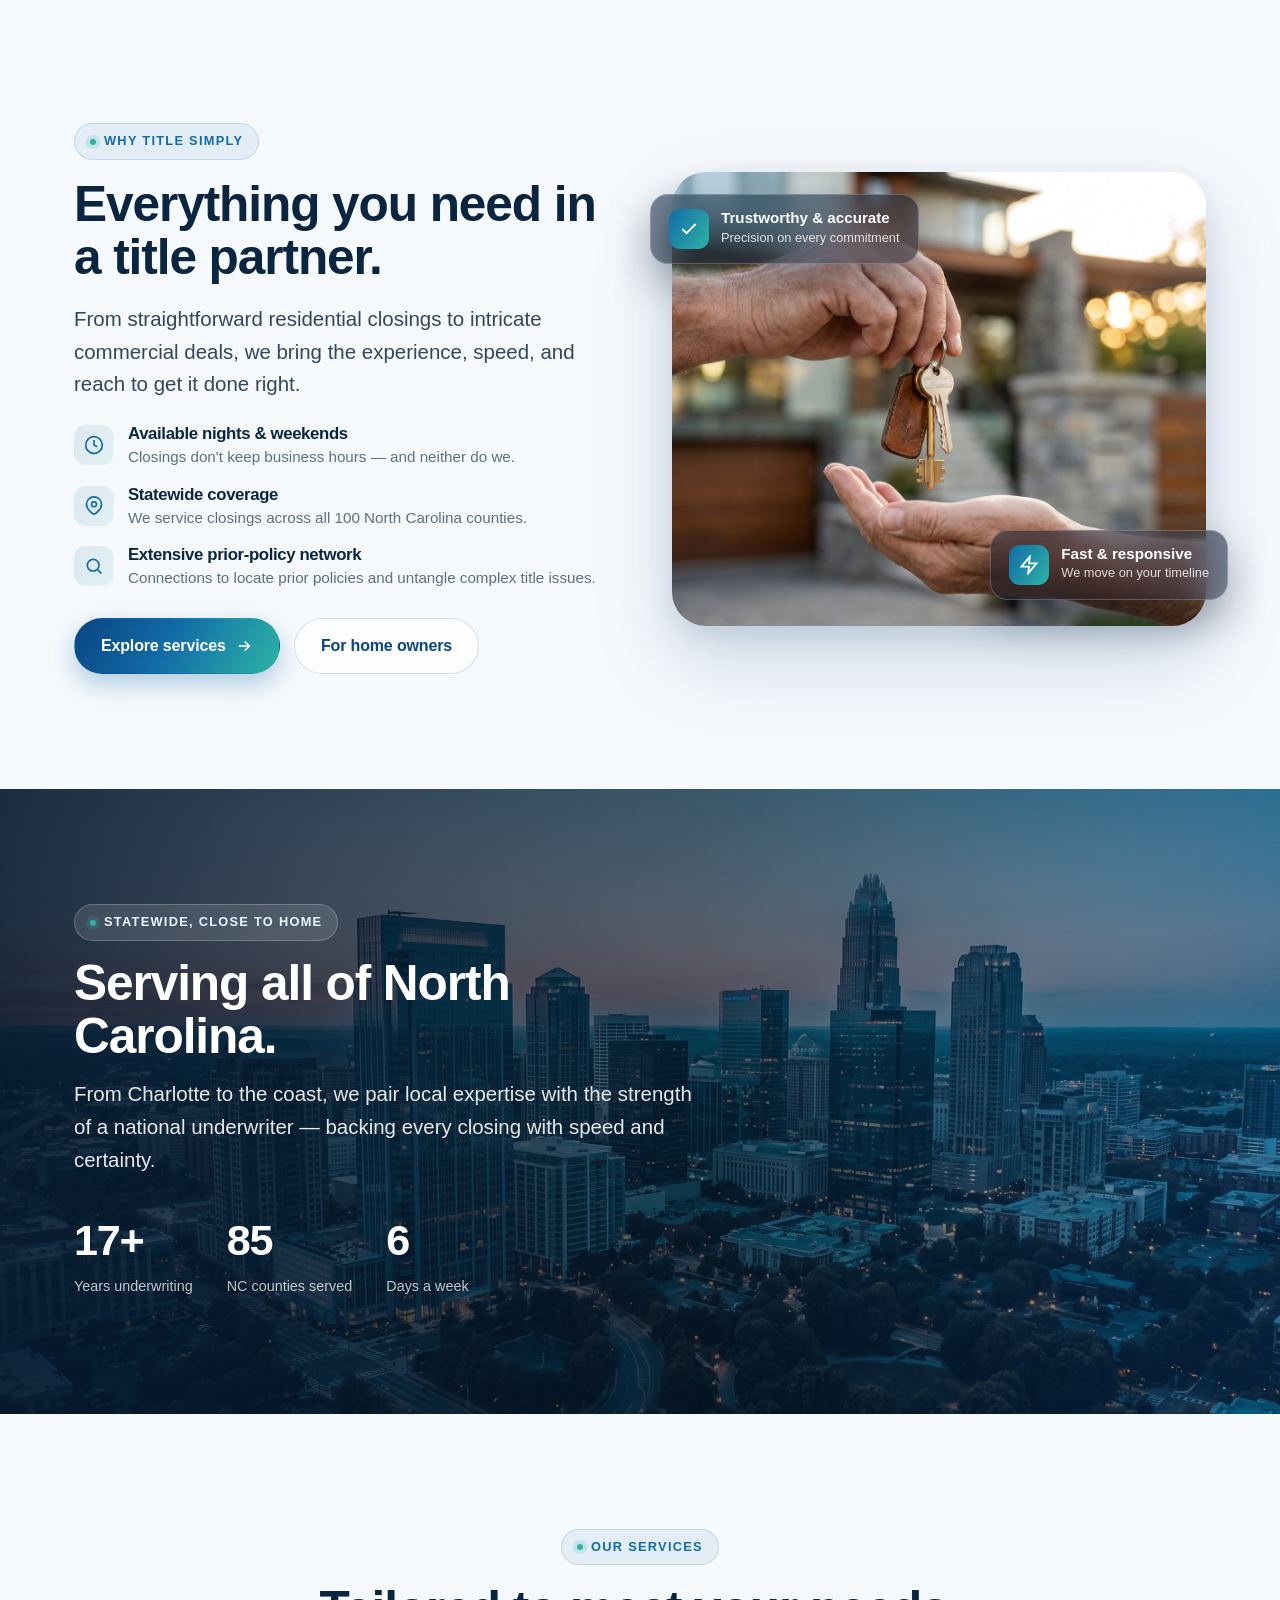
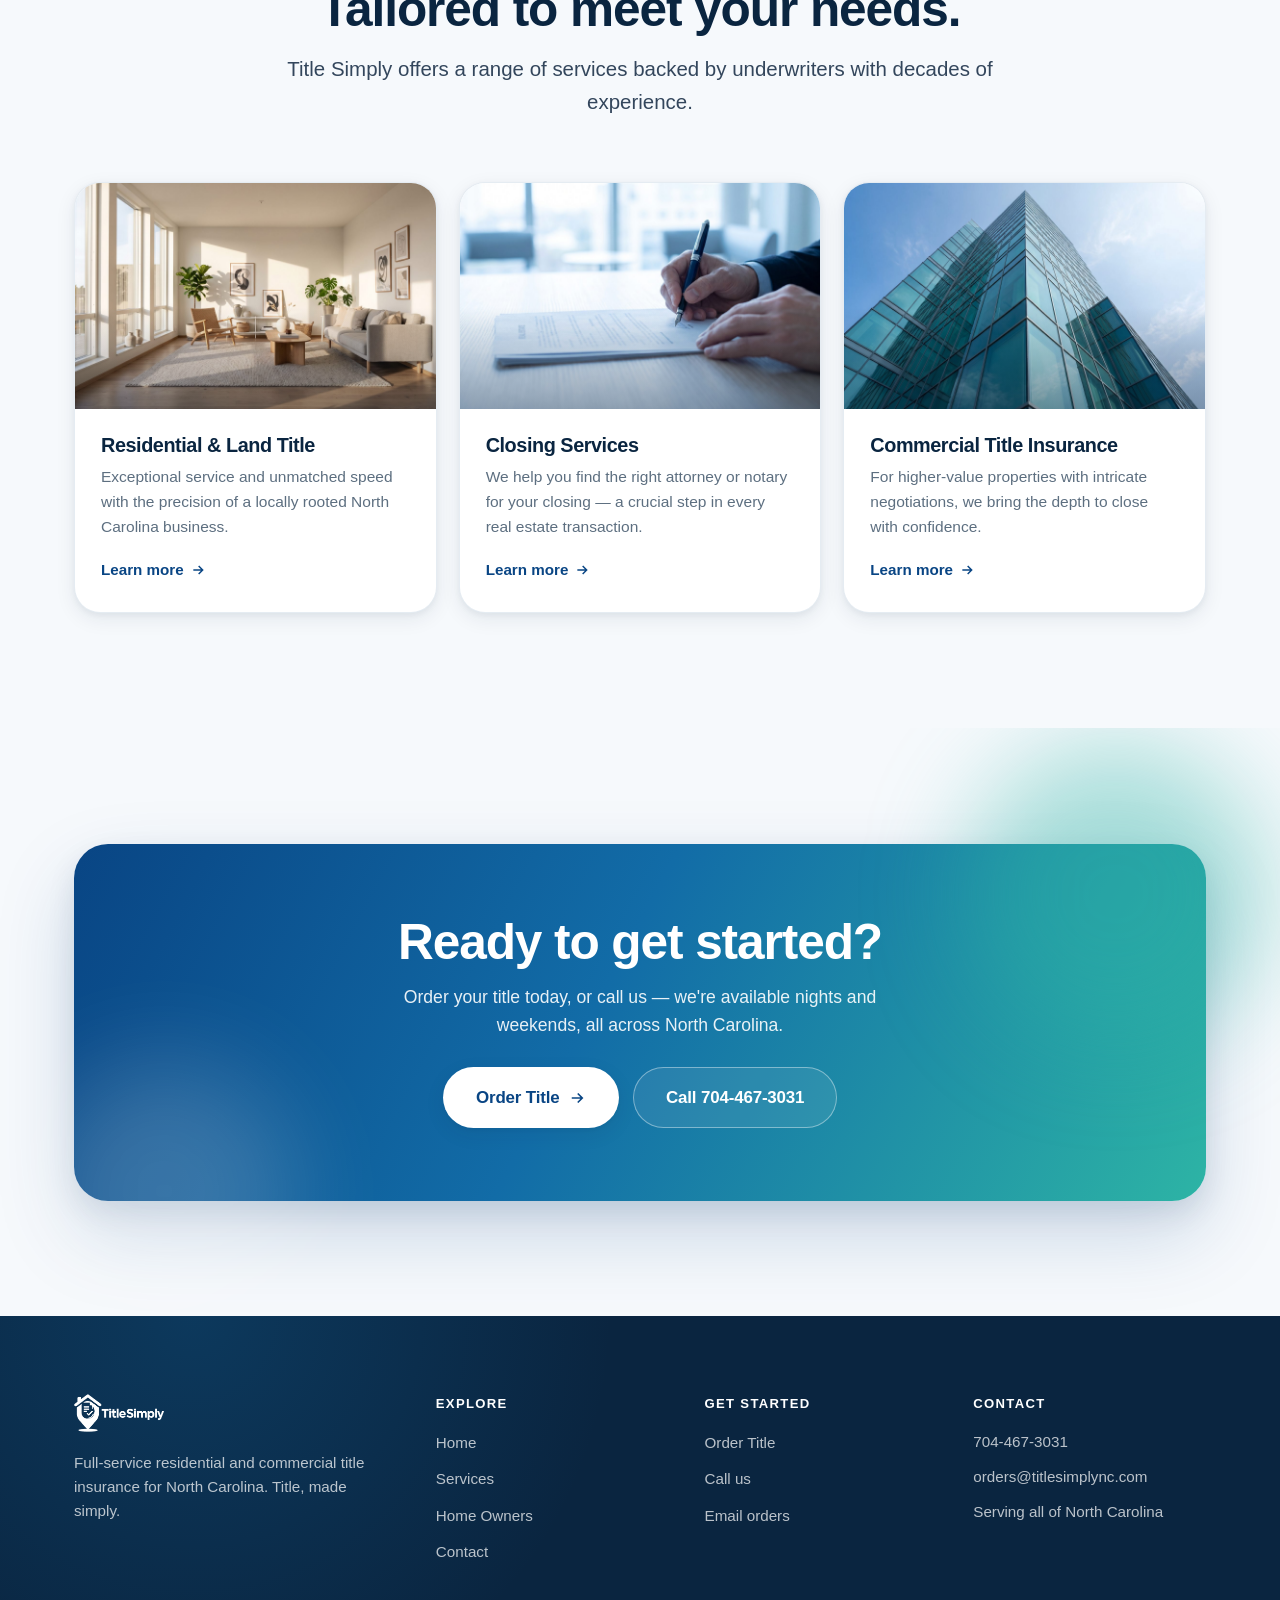
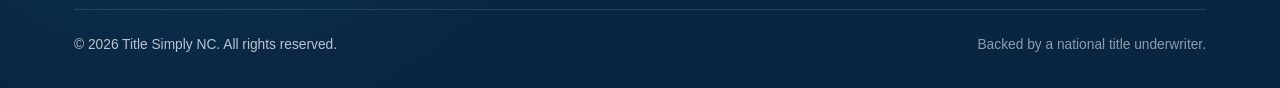
==== commit 83a60b39: "Remove All 100 NC counties chip" ====
--- a/index.html
+++ b/index.html
@@ -45,7 +45,6 @@
           <p class="lead">Full-service residential, land, and commercial title insurance for North Carolina — clear ownership, fast turnarounds, and closings that actually stay on schedule.</p>
           <div class="hero-badges">
             <span class="chip"><svg viewBox="0 0 24 24" fill="none" stroke="currentColor" stroke-width="2.2"><path d="M20 6L9 17l-5-5"/></svg> Nights &amp; weekends</span>
-            <span class="chip"><svg viewBox="0 0 24 24" fill="none" stroke="currentColor" stroke-width="2.2"><path d="M20 6L9 17l-5-5"/></svg> All 100 NC counties</span>
             <span class="chip"><svg viewBox="0 0 24 24" fill="none" stroke="currentColor" stroke-width="2.2"><path d="M20 6L9 17l-5-5"/></svg> Decades of underwriting</span>
           </div>
           <div class="btn-row">
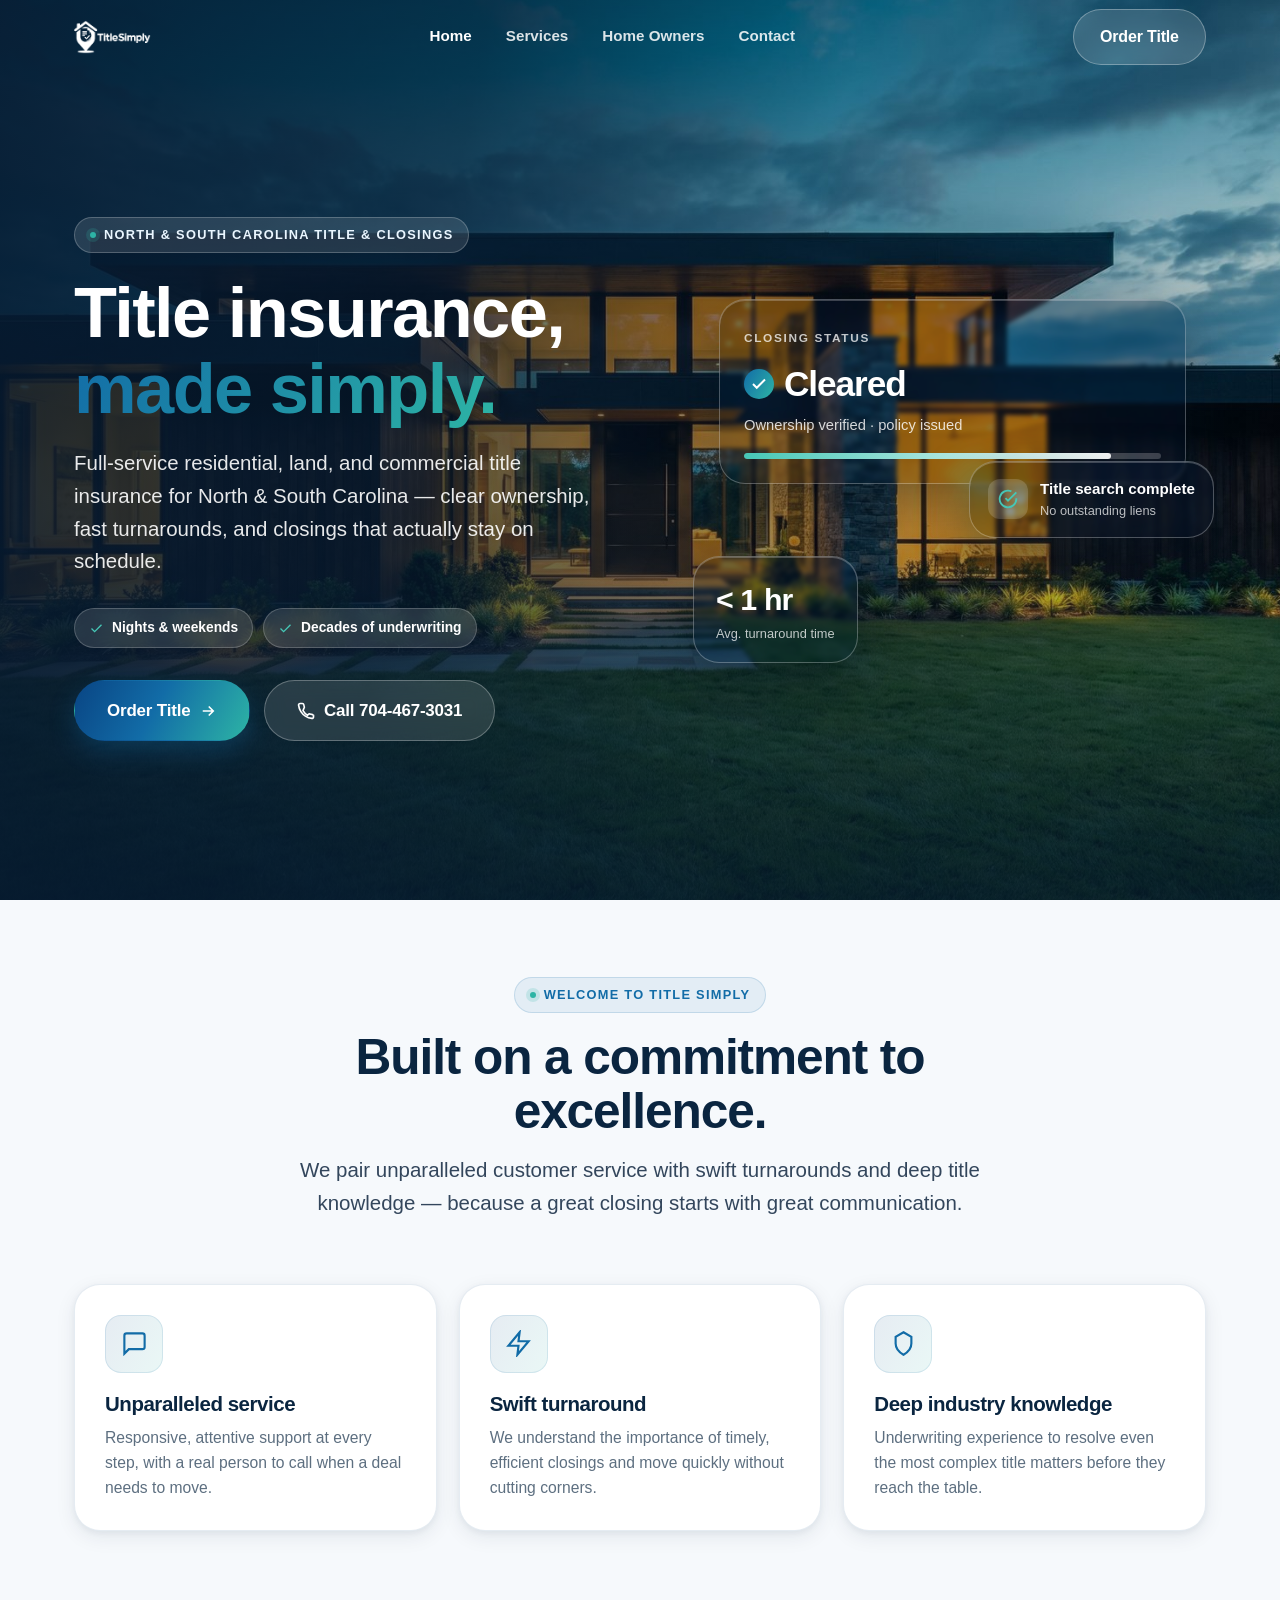
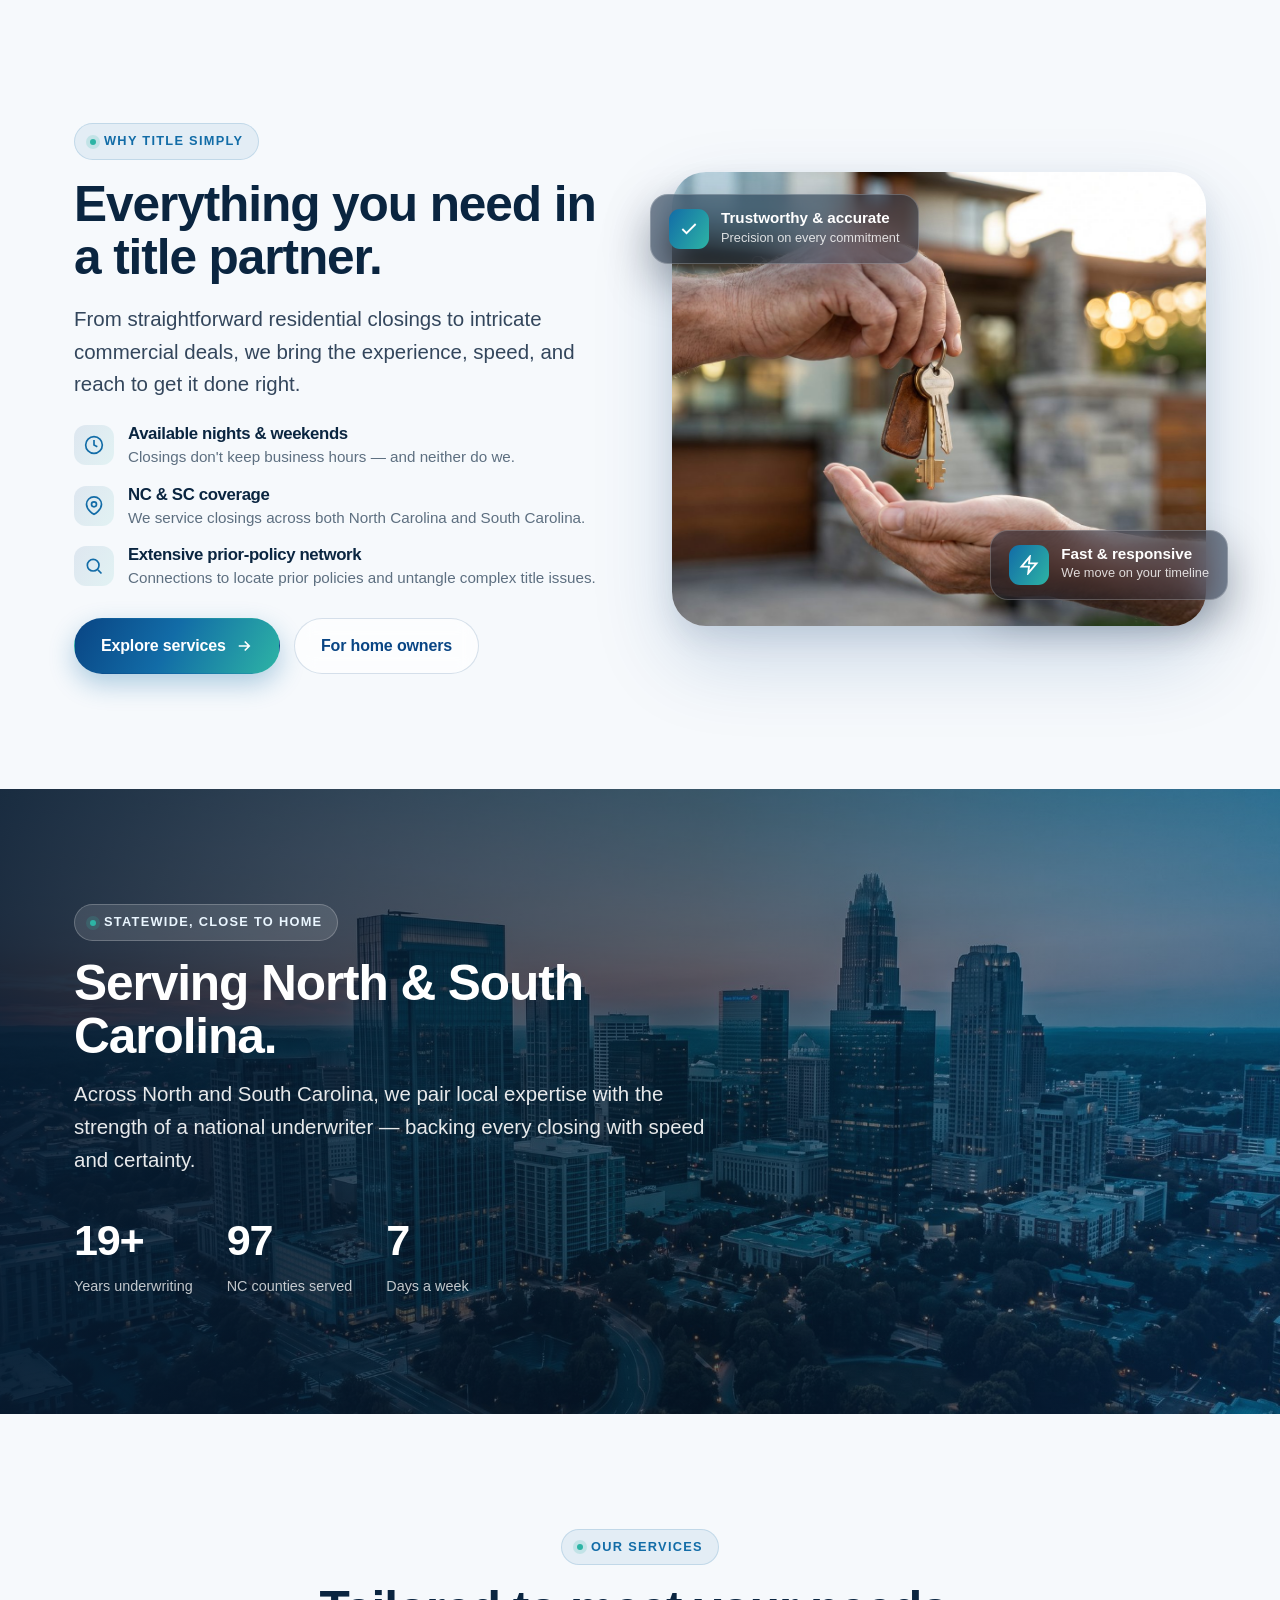
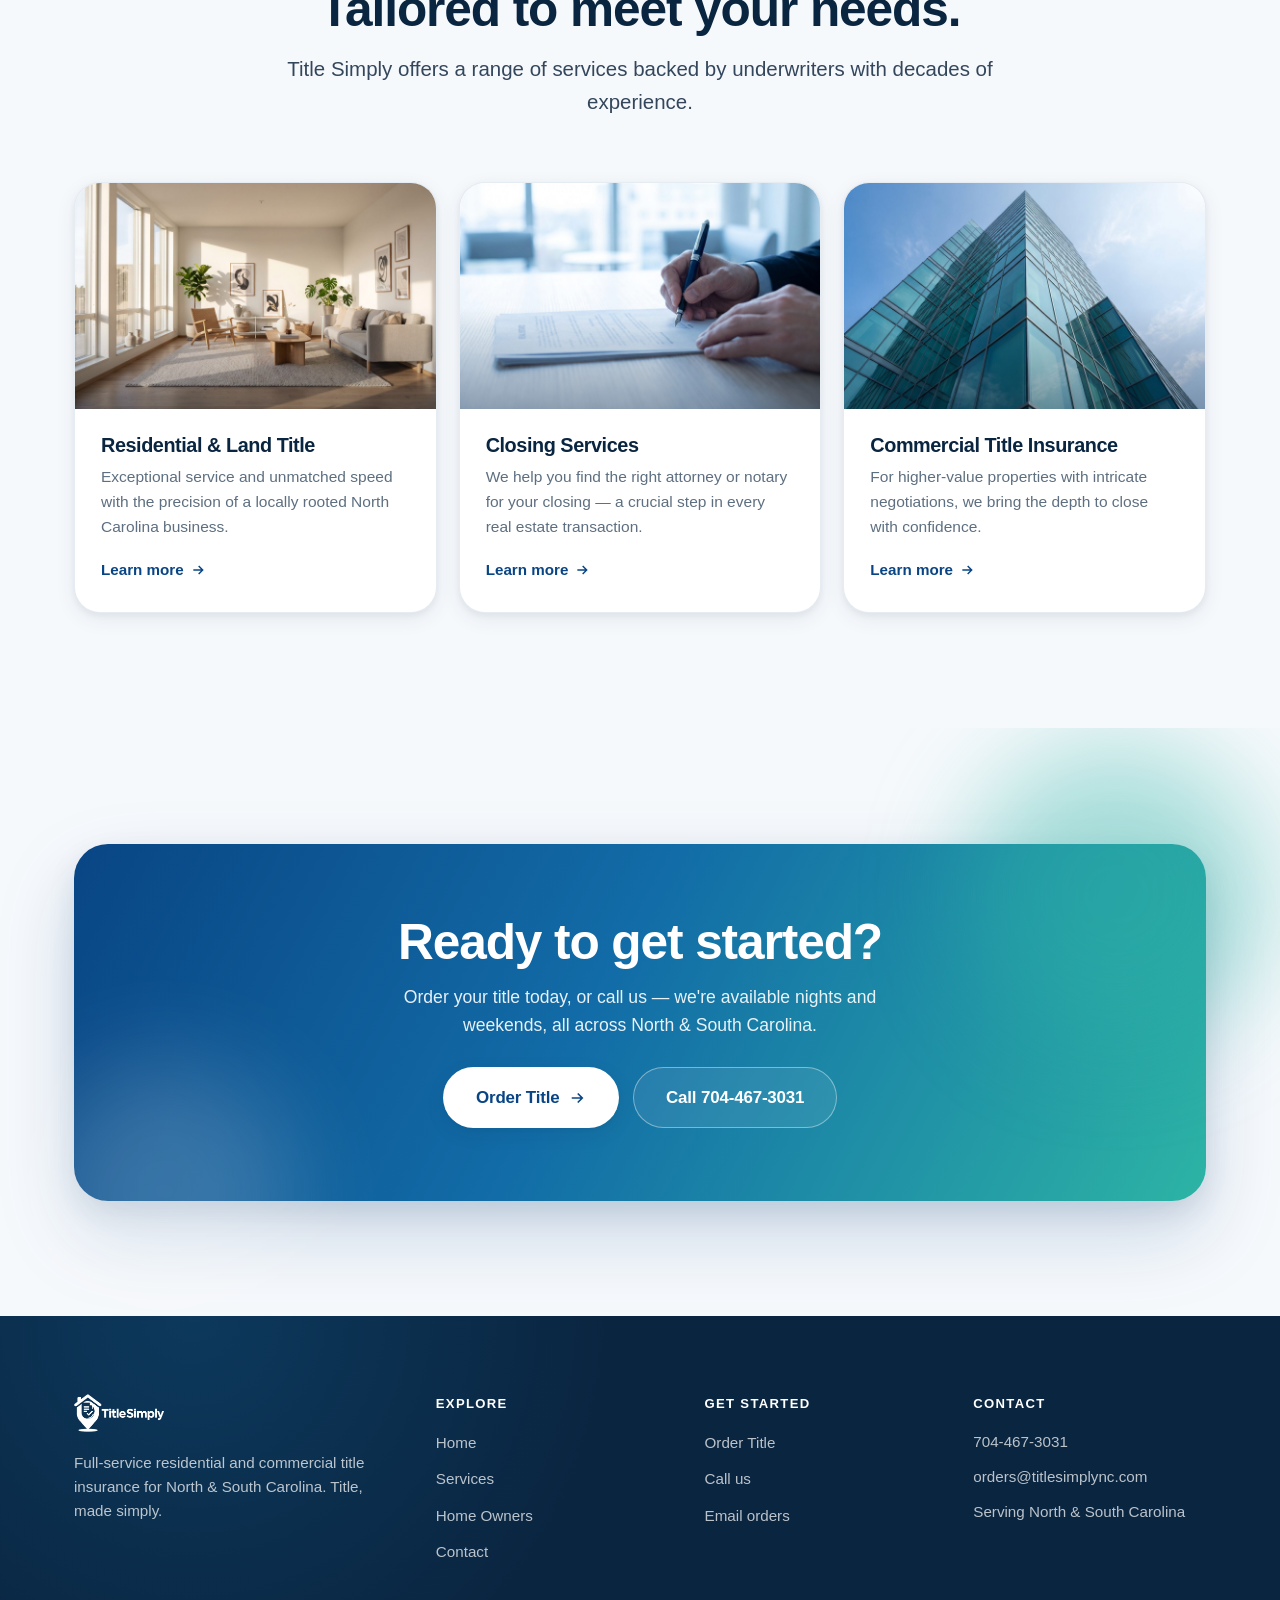
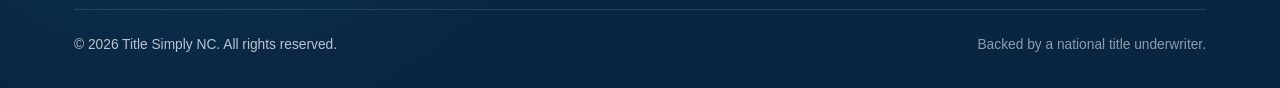
==== commit 872b0bdd: "Expand coverage copy to NC & SC" ====
--- a/index.html
+++ b/index.html
@@ -3,8 +3,8 @@
 <head>
   <meta charset="UTF-8" />
   <meta name="viewport" content="width=device-width, initial-scale=1.0" />
-  <title>Title Simply NC | Title Insurance &amp; Closings Across North Carolina</title>
-  <meta name="description" content="Title Simply is a full-service North Carolina title company — residential, land, and commercial title insurance with fast, accurate closings. Available nights and weekends across NC." />
+  <title>Title Simply NC | Title Insurance &amp; Closings Across the Carolinas</title>
+  <meta name="description" content="Title Simply is a full-service North &amp; South Carolina title company — residential, land, and commercial title insurance with fast, accurate closings. Available nights and weekends across NC &amp; SC." />
   <link rel="icon" type="image/png" href="assets/images/favicon.png" />
   <link rel="stylesheet" href="assets/css/styles.css" />
 </head>
@@ -40,9 +40,9 @@
     <div class="wrap">
       <div class="hero-grid">
         <div class="hero-copy" data-reveal>
-          <span class="eyebrow"><span class="dot"></span> North Carolina Title &amp; Closings</span>
+          <span class="eyebrow"><span class="dot"></span> North &amp; South Carolina Title &amp; Closings</span>
           <h1 class="h1">Title insurance,<br /><span class="grad-text">made simply.</span></h1>
-          <p class="lead">Full-service residential, land, and commercial title insurance for North Carolina — clear ownership, fast turnarounds, and closings that actually stay on schedule.</p>
+          <p class="lead">Full-service residential, land, and commercial title insurance for North &amp; South Carolina — clear ownership, fast turnarounds, and closings that actually stay on schedule.</p>
           <div class="hero-badges">
             <span class="chip"><svg viewBox="0 0 24 24" fill="none" stroke="currentColor" stroke-width="2.2"><path d="M20 6L9 17l-5-5"/></svg> Nights &amp; weekends</span>
             <span class="chip"><svg viewBox="0 0 24 24" fill="none" stroke="currentColor" stroke-width="2.2"><path d="M20 6L9 17l-5-5"/></svg> Decades of underwriting</span>
@@ -115,7 +115,7 @@
           <p class="lead">From straightforward residential closings to intricate commercial deals, we bring the experience, speed, and reach to get it done right.</p>
           <ul class="feature-list">
             <li><span class="fi"><svg viewBox="0 0 24 24" fill="none" stroke="currentColor" stroke-width="2"><circle cx="12" cy="12" r="10"/><path d="M12 6v6l4 2"/></svg></span><div><h4>Available nights &amp; weekends</h4><p>Closings don't keep business hours — and neither do we.</p></div></li>
-            <li><span class="fi"><svg viewBox="0 0 24 24" fill="none" stroke="currentColor" stroke-width="2"><path d="M21 10c0 7-9 12-9 12s-9-5-9-12a9 9 0 0118 0z"/><circle cx="12" cy="10" r="3"/></svg></span><div><h4>Statewide coverage</h4><p>We service closings across all 100 North Carolina counties.</p></div></li>
+            <li><span class="fi"><svg viewBox="0 0 24 24" fill="none" stroke="currentColor" stroke-width="2"><path d="M21 10c0 7-9 12-9 12s-9-5-9-12a9 9 0 0118 0z"/><circle cx="12" cy="10" r="3"/></svg></span><div><h4>NC &amp; SC coverage</h4><p>We service closings across both North Carolina and South Carolina.</p></div></li>
             <li><span class="fi"><svg viewBox="0 0 24 24" fill="none" stroke="currentColor" stroke-width="2"><path d="M11 4a7 7 0 100 14 7 7 0 000-14z"/><path d="M21 21l-4.3-4.3"/></svg></span><div><h4>Extensive prior-policy network</h4><p>Connections to locate prior policies and untangle complex title issues.</p></div></li>
           </ul>
           <div class="btn-row" style="margin-top:28px">
@@ -142,8 +142,8 @@
     <div class="wrap">
       <div data-reveal style="max-width:640px">
         <span class="eyebrow"><span class="dot"></span> Statewide, close to home</span>
-        <h2 class="h2" style="margin:16px 0 14px">Serving all of North Carolina.</h2>
-        <p class="lead">From Charlotte to the coast, we pair local expertise with the strength of a national underwriter — backing every closing with speed and certainty.</p>
+        <h2 class="h2" style="margin:16px 0 14px">Serving North &amp; South Carolina.</h2>
+        <p class="lead">Across North and South Carolina, we pair local expertise with the strength of a national underwriter — backing every closing with speed and certainty.</p>
         <div class="stats-inline">
           <div class="si"><div class="n"><span data-count="20">20</span>+</div><div class="l">Years underwriting</div></div>
           <div class="si"><div class="n" data-count="100">100</div><div class="l">NC counties served</div></div>
@@ -196,7 +196,7 @@
       <div class="cta-inner" data-reveal>
         <span class="o1 mp-orb"></span><span class="o2 mp-orb"></span>
         <h2 class="h2">Ready to get started?</h2>
-        <p>Order your title today, or call us — we're available nights and weekends, all across North Carolina.</p>
+        <p>Order your title today, or call us — we're available nights and weekends, all across North &amp; South Carolina.</p>
         <div class="btn-row center">
           <a href="mailto:orders@titlesimplync.com?subject=Title%20Order%20Request" class="btn btn--light btn--lg">Order Title
             <svg viewBox="0 0 24 24" fill="none" stroke="currentColor" stroke-width="2.2"><path d="M5 12h14M13 6l6 6-6 6"/></svg></a>
@@ -212,11 +212,11 @@
       <div class="footer-top">
         <div class="f-brand">
           <img src="assets/images/logo-white.png" alt="Title Simply" />
-          <p>Full-service residential and commercial title insurance for North Carolina. Title, made simply.</p>
+          <p>Full-service residential and commercial title insurance for North &amp; South Carolina. Title, made simply.</p>
         </div>
         <div><h5>Explore</h5><ul><li><a href="index.html">Home</a></li><li><a href="services.html">Services</a></li><li><a href="homeowners.html">Home Owners</a></li><li><a href="contact.html">Contact</a></li></ul></div>
         <div><h5>Get started</h5><ul><li><a href="mailto:orders@titlesimplync.com?subject=Title%20Order%20Request">Order Title</a></li><li><a href="tel:7044673031">Call us</a></li><li><a href="mailto:orders@titlesimplync.com">Email orders</a></li></ul></div>
-        <div><h5>Contact</h5><ul class="f-contact"><li><a href="tel:7044673031">704-467-3031</a></li><li><a href="mailto:orders@titlesimplync.com">orders@titlesimplync.com</a></li><li>Serving all of North Carolina</li></ul></div>
+        <div><h5>Contact</h5><ul class="f-contact"><li><a href="tel:7044673031">704-467-3031</a></li><li><a href="mailto:orders@titlesimplync.com">orders@titlesimplync.com</a></li><li>Serving North &amp; South Carolina</li></ul></div>
       </div>
       <div class="footer-bottom">
         <span>© <span data-year>2026</span> Title Simply NC. All rights reserved.</span>
